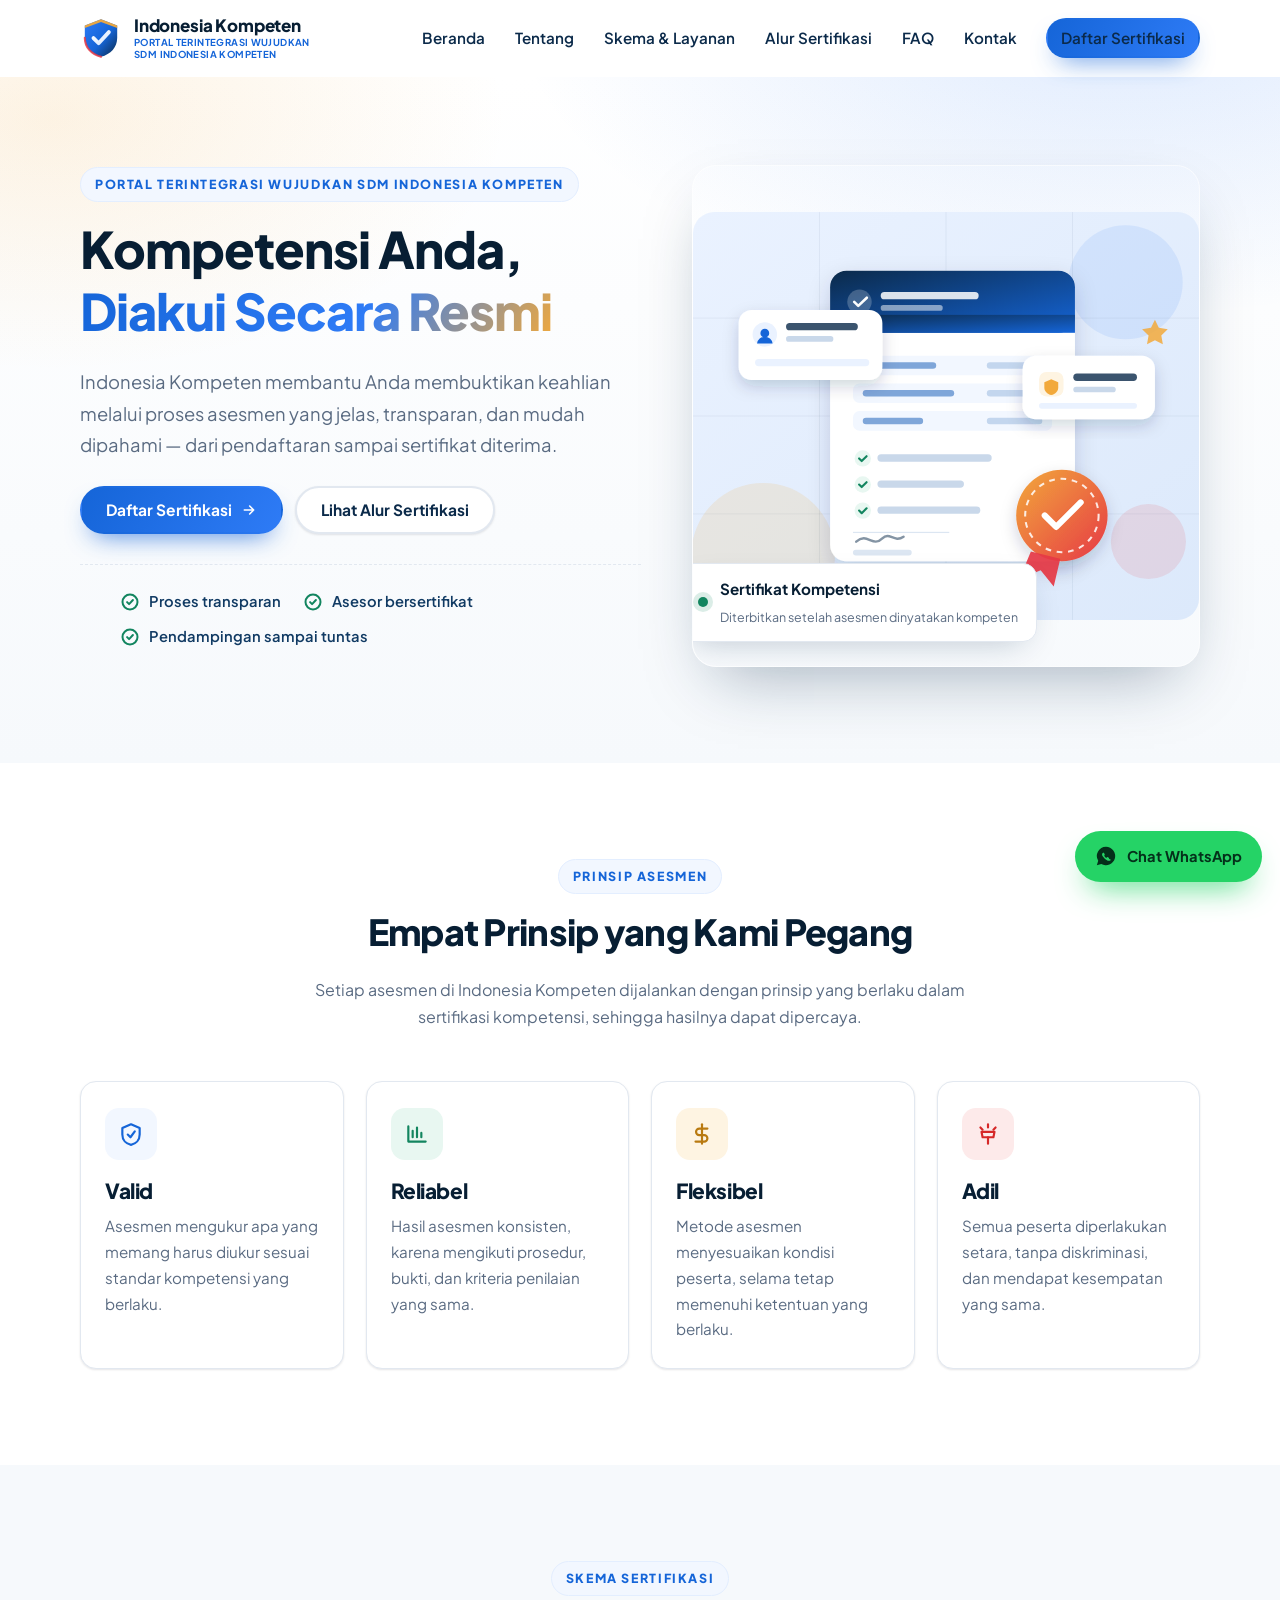
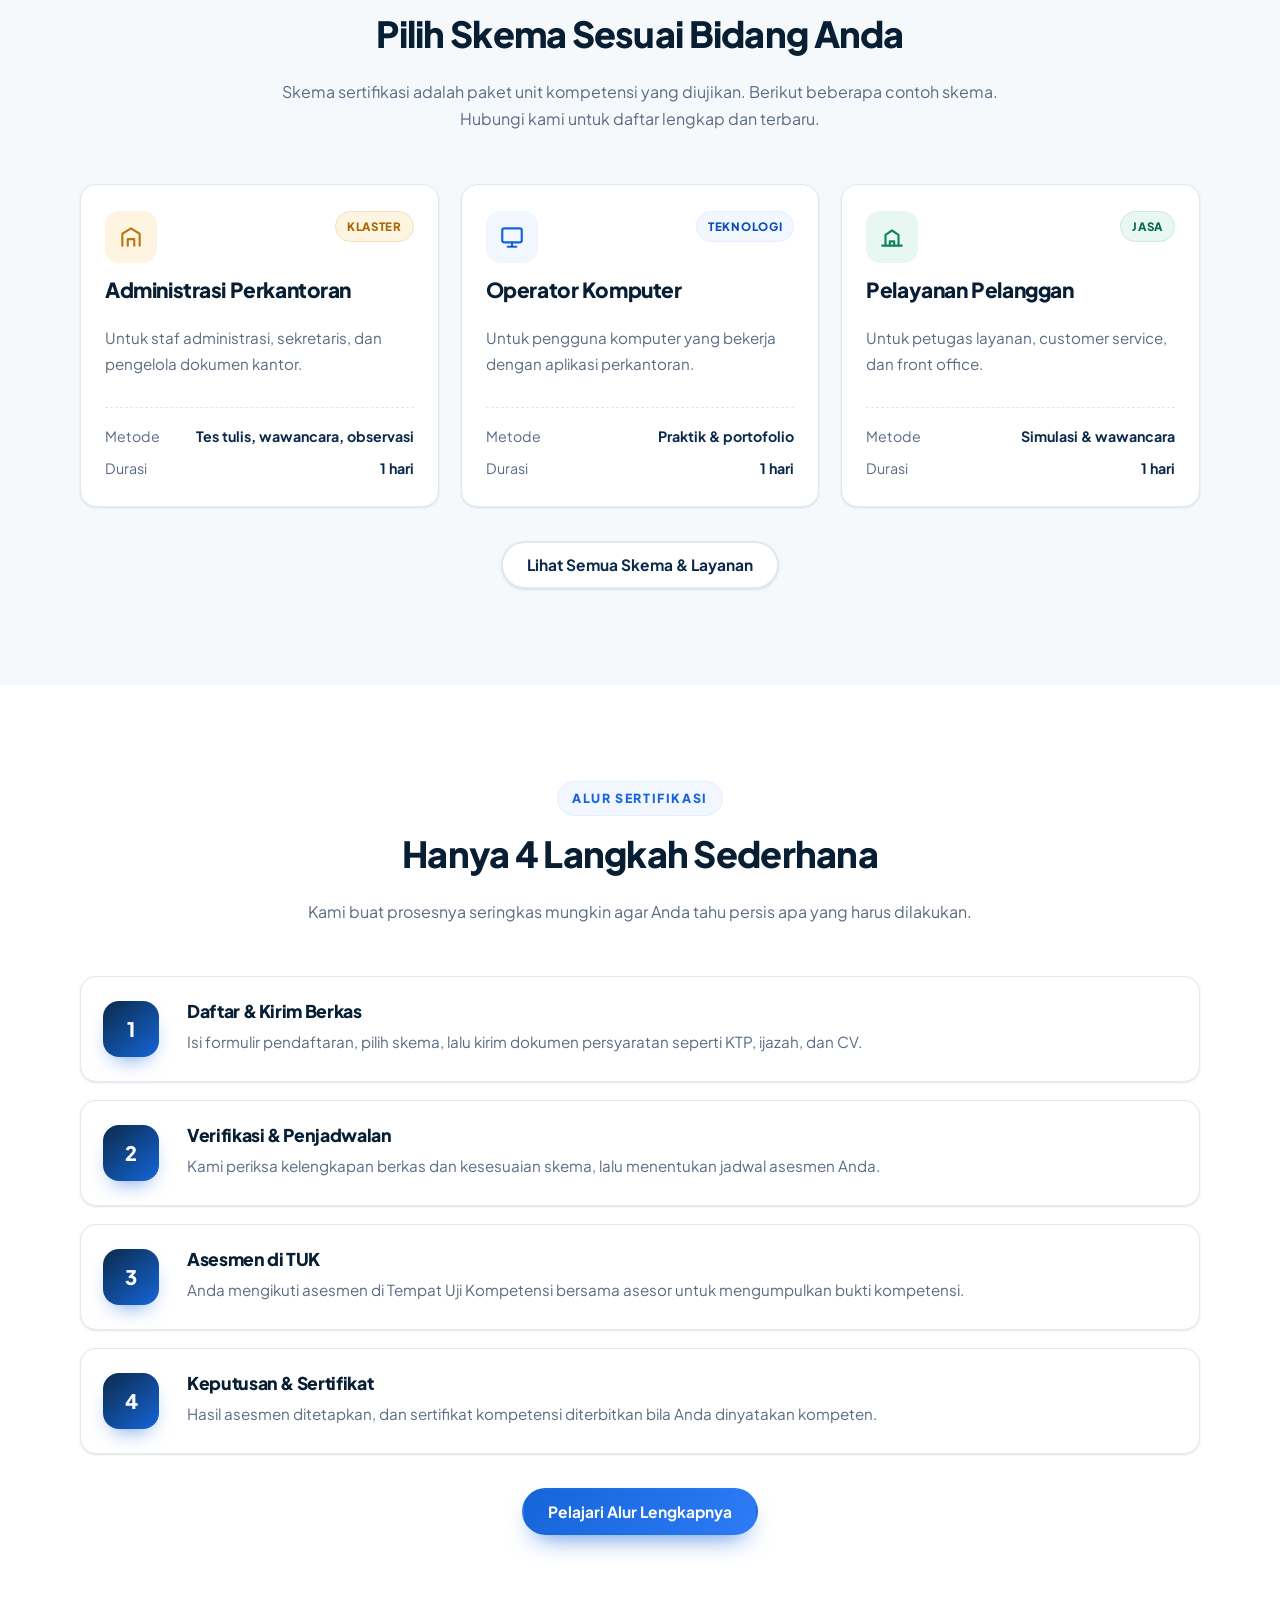
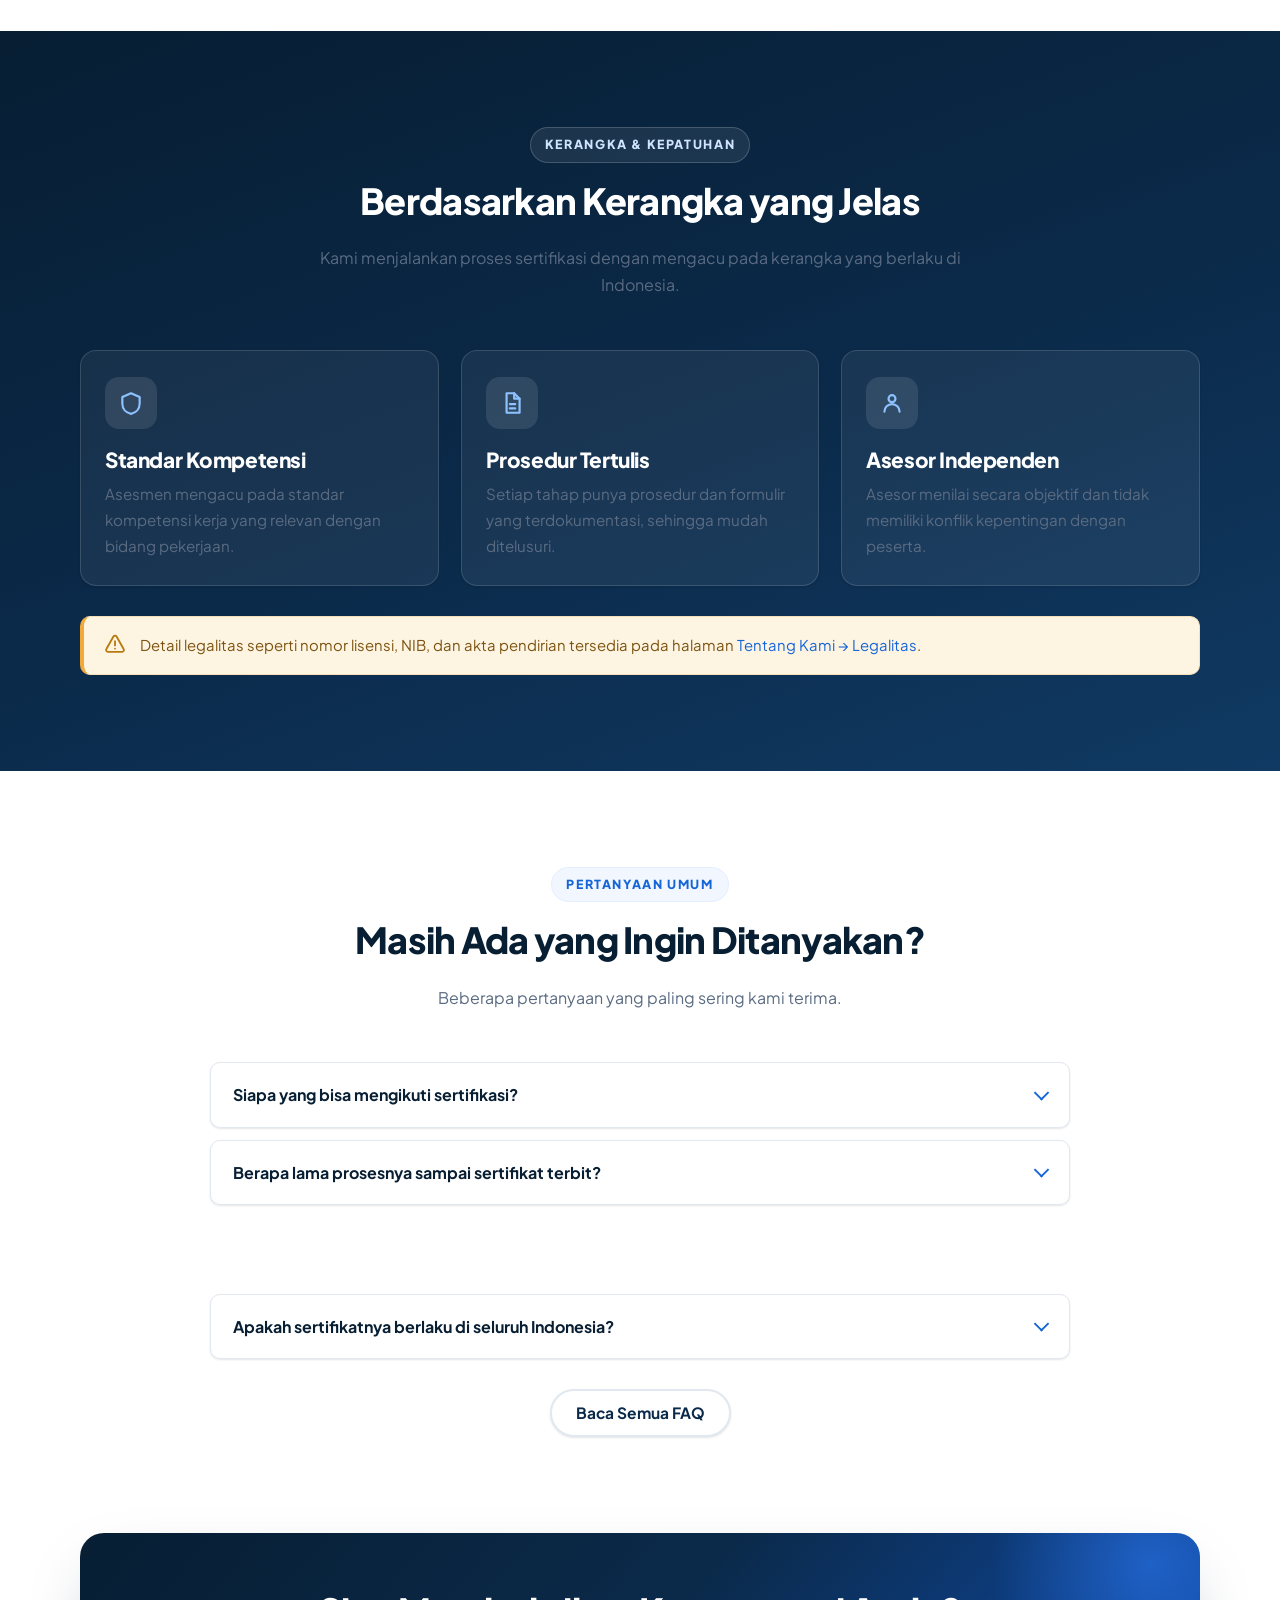
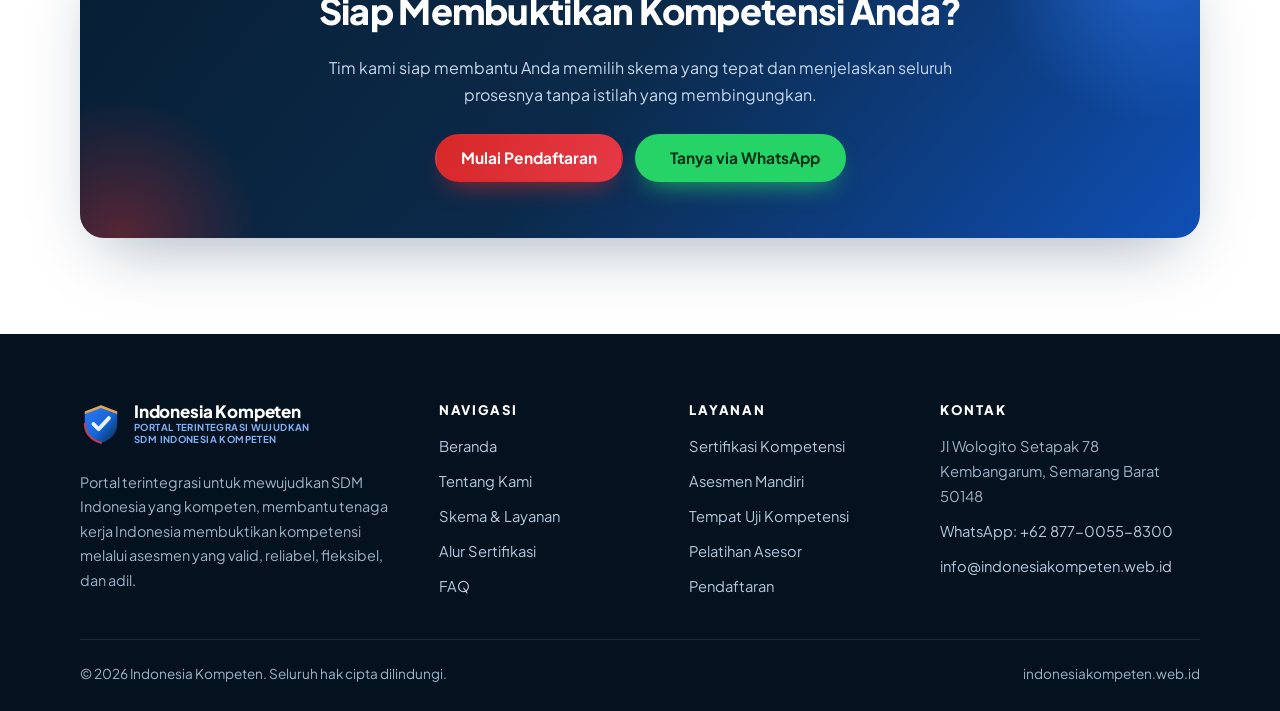
==== index.html @ 793910a5 "Rebranding: ganti Lembaga Sertifikasi Profesi menjadi Portal Terintegrasi Wujudkan SDM Indonesia Kom" ====
<!DOCTYPE html>
<html lang="id">
<head>
<meta charset="utf-8">
<meta name="viewport" content="width=device-width, initial-scale=1">

<title>Indonesia Kompeten — Portal Terintegrasi Wujudkan SDM Indonesia Kompeten</title>
<meta name="description" content="Indonesia Kompeten adalah portal terintegrasi untuk mewujudkan SDM Indonesia yang kompeten dan membantu tenaga kerja Indonesia mendapatkan sertifikat kompetensi melalui proses asesmen yang valid, reliabel, fleksibel, dan adil.">
<meta name="keywords" content="sertifikasi kompetensi, portal terintegrasi, SDM Indonesia kompeten, sertifikat profesi, asesmen kompetensi, uji kompetensi, Indonesia Kompeten">
<meta name="author" content="Indonesia Kompeten">
<link rel="canonical" href="https://indonesiakompeten.web.id/">
<meta name="theme-color" content="#0B2A4A">

<meta name="robots" content="index, follow">

<!-- Open Graph -->
<meta property="og:type" content="website">
<meta property="og:site_name" content="Indonesia Kompeten">
<meta property="og:locale" content="id_ID">
<meta property="og:title" content="Indonesia Kompeten — Portal Terintegrasi Wujudkan SDM Indonesia Kompeten">
<meta property="og:description" content="Buktikan kompetensi Anda dengan sertifikat yang diakui. Proses asesmen yang jelas, transparan, dan mudah dipahami.">
<meta property="og:url" content="https://indonesiakompeten.web.id/">
<meta name="twitter:card" content="summary_large_image">
<meta name="twitter:title" content="Indonesia Kompeten — Portal Terintegrasi Wujudkan SDM Indonesia Kompeten">
<meta name="twitter:description" content="Buktikan kompetensi Anda dengan sertifikat yang diakui. Proses asesmen yang jelas, transparan, dan mudah dipahami.">

<!-- Ikon -->
<link rel="icon" href="assets/img/favicon.svg" type="image/svg+xml">
<link rel="apple-touch-icon" href="assets/img/favicon.svg">

<!-- Font -->
<link rel="preconnect" href="https://fonts.googleapis.com">
<link rel="preconnect" href="https://fonts.gstatic.com" crossorigin>
<link href="https://fonts.googleapis.com/css2?family=Plus+Jakarta+Sans:wght@400;500;600;700;800&display=swap" rel="stylesheet">

<link rel="stylesheet" href="assets/css/style.css">

<!-- Data terstruktur untuk mesin pencari -->
<script type="application/ld+json">
{
  "@context": "https://schema.org",
  "@type": "Organization",
  "name": "Indonesia Kompeten",
  "alternateName": "Portal Terintegrasi Wujudkan SDM Indonesia Kompeten",
  "url": "https://indonesiakompeten.web.id/",
  "logo": "https://indonesiakompeten.web.id/assets/img/logo.svg",
  "description": "Portal terintegrasi untuk mewujudkan SDM Indonesia yang kompeten melalui asesmen dan sertifikasi kompetensi di Indonesia.",
  "email": "info@indonesiakompeten.web.id",
  "telephone": "+6287700558300",
  "address": {
    "@type": "PostalAddress",
    "streetAddress": "Jl Wologito Setapak 78, Kembangarum",
    "addressLocality": "Semarang Barat",
    "addressRegion": "Jawa Tengah",
    "postalCode": "50148",
    "addressCountry": "ID"
  }
}
</script>
</head>
<body>

<a class="skip-link" href="#main">Lewati ke konten utama</a>

<!-- ==================== HEADER ==================== -->
<header class="site-header" id="siteHeader">
  <div class="container header-inner">
    <a class="brand" href="./" aria-label="Indonesia Kompeten, kembali ke beranda">
      <img class="brand-mark" src="assets/img/logo.svg" alt="" width="42" height="42">
      <span class="brand-text">
        <strong>Indonesia Kompeten</strong>
        <small>Portal Terintegrasi Wujudkan SDM Indonesia Kompeten</small>
      </span>
    </a>

    <button class="nav-toggle" type="button" aria-expanded="false" aria-controls="siteNav" aria-label="Buka menu navigasi">
      <span></span>
    </button>

    <nav class="site-nav" id="siteNav" aria-label="Navigasi utama">
      <ul>
        <li><a href="./">Beranda</a></li>
        <li><a href="tentang.html">Tentang</a></li>
        <li><a href="layanan.html">Skema &amp; Layanan</a></li>
        <li><a href="alur.html">Alur Sertifikasi</a></li>
        <li><a href="faq.html">FAQ</a></li>
        <li><a href="kontak.html">Kontak</a></li>
      </ul>
      <div class="nav-cta">
        <a class="btn btn-primary btn-sm" href="kontak.html">Daftar Sertifikasi</a>
      </div>
    </nav>
  </div>
</header>

<main id="main">

  <!-- ==================== HERO ==================== -->
  <section class="hero">
    <div class="container hero-grid">
      <div class="reveal">
        <span class="eyebrow">Portal Terintegrasi Wujudkan SDM Indonesia Kompeten</span>
        <h1>Kompetensi Anda, <span class="hl">Diakui Secara Resmi</span></h1>
        <p class="lead">
          Indonesia Kompeten membantu Anda membuktikan keahlian melalui proses asesmen
          yang jelas, transparan, dan mudah dipahami — dari pendaftaran sampai
          sertifikat diterima.
        </p>

        <div class="btn-row">
          <a class="btn btn-primary" href="kontak.html">
            Daftar Sertifikasi
            <svg width="16" height="16" viewBox="0 0 24 24" fill="none" stroke="currentColor" stroke-width="2.4" stroke-linecap="round" stroke-linejoin="round" aria-hidden="true"><path d="M5 12h14M13 6l6 6-6 6"/></svg>
          </a>
          <a class="btn btn-ghost" href="alur.html">Lihat Alur Sertifikasi</a>
        </div>

        <ul class="hero-trust">
          <li>
            <svg class="check" viewBox="0 0 24 24" fill="none" stroke="currentColor" stroke-width="2.4" stroke-linecap="round" stroke-linejoin="round" aria-hidden="true"><circle cx="12" cy="12" r="9"/><path d="m8.5 12.2 2.4 2.4 4.6-5"/></svg>
            Proses transparan
          </li>
          <li>
            <svg class="check" viewBox="0 0 24 24" fill="none" stroke="currentColor" stroke-width="2.4" stroke-linecap="round" stroke-linejoin="round" aria-hidden="true"><circle cx="12" cy="12" r="9"/><path d="m8.5 12.2 2.4 2.4 4.6-5"/></svg>
            Asesor bersertifikat
          </li>
          <li>
            <svg class="check" viewBox="0 0 24 24" fill="none" stroke="currentColor" stroke-width="2.4" stroke-linecap="round" stroke-linejoin="round" aria-hidden="true"><circle cx="12" cy="12" r="9"/><path d="m8.5 12.2 2.4 2.4 4.6-5"/></svg>
            Pendampingan sampai tuntas
          </li>
        </ul>
      </div>

      <div class="hero-art reveal">
        <img src="assets/img/hero.svg" alt="Ilustrasi proses asesmen dan sertifikat kompetensi" width="620" height="500">
        <div class="hero-badge">
          <span class="dot" aria-hidden="true"></span>
          <span>
            <strong>Sertifikat Kompetensi</strong>
            <small>Diterbitkan setelah asesmen dinyatakan kompeten</small>
          </span>
        </div>
      </div>
    </div>
  </section>

  <!-- ==================== PRINSIP ASESMEN ==================== -->
  <section class="section" id="prinsip">
    <div class="container">
      <div class="section-head reveal">
        <span class="eyebrow">Prinsip Asesmen</span>
        <h2>Empat Prinsip yang Kami Pegang</h2>
        <p>
          Setiap asesmen di Indonesia Kompeten dijalankan dengan prinsip yang
          berlaku dalam sertifikasi kompetensi, sehingga hasilnya dapat dipercaya.
        </p>
      </div>

      <div class="grid grid--4">
        <article class="card reveal">
          <div class="card-icon">
            <svg viewBox="0 0 24 24" fill="none" stroke="currentColor" stroke-width="2" stroke-linecap="round" stroke-linejoin="round" aria-hidden="true"><path d="M9 12.5 11.5 15l4-5.5"/><path d="M12 3 4 6.5v6c0 5 3.4 8.6 8 9.5 4.6-.9 8-4.5 8-9.5v-6Z"/></svg>
          </div>
          <h3>Valid</h3>
          <p>Asesmen mengukur apa yang memang harus diukur sesuai standar kompetensi yang berlaku.</p>
        </article>

        <article class="card reveal">
          <div class="card-icon card-icon--green">
            <svg viewBox="0 0 24 24" fill="none" stroke="currentColor" stroke-width="2" stroke-linecap="round" stroke-linejoin="round" aria-hidden="true"><path d="M4 19V5m0 14h16"/><path d="M8 15V9m4 6V6m4 9v-4"/></svg>
          </div>
          <h3>Reliabel</h3>
          <p>Hasil asesmen konsisten, karena mengikuti prosedur, bukti, dan kriteria penilaian yang sama.</p>
        </article>

        <article class="card reveal">
          <div class="card-icon card-icon--gold">
            <svg viewBox="0 0 24 24" fill="none" stroke="currentColor" stroke-width="2" stroke-linecap="round" stroke-linejoin="round" aria-hidden="true"><path d="M12 3v18"/><path d="M17 7H9.5a3 3 0 0 0 0 6H14a3 3 0 0 1 0 6H6"/></svg>
          </div>
          <h3>Fleksibel</h3>
          <p>Metode asesmen menyesuaikan kondisi peserta, selama tetap memenuhi ketentuan yang berlaku.</p>
        </article>

        <article class="card reveal">
          <div class="card-icon card-icon--red">
            <svg viewBox="0 0 24 24" fill="none" stroke="currentColor" stroke-width="2" stroke-linecap="round" stroke-linejoin="round" aria-hidden="true"><path d="M12 3v3M5 6l2 2M19 6l-2 2"/><path d="M6 10h12l-1 5H7Z"/><path d="M12 15v6"/></svg>
          </div>
          <h3>Adil</h3>
          <p>Semua peserta diperlakukan setara, tanpa diskriminasi, dan mendapat kesempatan yang sama.</p>
        </article>
      </div>
    </div>
  </section>

  <!-- ==================== SKEMA POPULER ==================== -->
  <section class="section section--soft" id="skema">
    <div class="container">
      <div class="section-head reveal">
        <span class="eyebrow">Skema Sertifikasi</span>
        <h2>Pilih Skema Sesuai Bidang Anda</h2>
        <p>
          Skema sertifikasi adalah paket unit kompetensi yang diujikan. Berikut
          beberapa contoh skema. Hubungi kami untuk daftar lengkap dan terbaru.
        </p>
      </div>

      <div class="grid grid--3">
        <article class="card reveal">
          <div class="scheme">
            <div class="scheme-top">
              <div class="card-icon card-icon--gold" style="margin:0">
                <svg viewBox="0 0 24 24" fill="none" stroke="currentColor" stroke-width="2" stroke-linecap="round" stroke-linejoin="round" aria-hidden="true"><path d="M4 20V9l8-5 8 5v11"/><path d="M9 20v-6h6v6"/></svg>
              </div>
              <span class="tag tag--gold">Klaster</span>
            </div>
            <h3>Administrasi Perkantoran</h3>
            <p>Untuk staf administrasi, sekretaris, dan pengelola dokumen kantor.</p>
            <ul class="scheme-meta">
              <li><span>Metode</span><strong>Tes tulis, wawancara, observasi</strong></li>
              <li><span>Durasi</span><strong>1 hari</strong></li>
            </ul>
          </div>
        </article>

        <article class="card reveal">
          <div class="scheme">
            <div class="scheme-top">
              <div class="card-icon" style="margin:0">
                <svg viewBox="0 0 24 24" fill="none" stroke="currentColor" stroke-width="2" stroke-linecap="round" stroke-linejoin="round" aria-hidden="true"><rect x="3" y="4" width="18" height="13" rx="2"/><path d="M8 21h8M12 17v4"/></svg>
              </div>
              <span class="tag">Teknologi</span>
            </div>
            <h3>Operator Komputer</h3>
            <p>Untuk pengguna komputer yang bekerja dengan aplikasi perkantoran.</p>
            <ul class="scheme-meta">
              <li><span>Metode</span><strong>Praktik &amp; portofolio</strong></li>
              <li><span>Durasi</span><strong>1 hari</strong></li>
            </ul>
          </div>
        </article>

        <article class="card reveal">
          <div class="scheme">
            <div class="scheme-top">
              <div class="card-icon card-icon--green" style="margin:0">
                <svg viewBox="0 0 24 24" fill="none" stroke="currentColor" stroke-width="2" stroke-linecap="round" stroke-linejoin="round" aria-hidden="true"><path d="M3 20h18"/><path d="M6 20V10l6-4 6 4v10"/><path d="M10 20v-4h4v4"/></svg>
              </div>
              <span class="tag tag--green">Jasa</span>
            </div>
            <h3>Pelayanan Pelanggan</h3>
            <p>Untuk petugas layanan, customer service, dan front office.</p>
            <ul class="scheme-meta">
              <li><span>Metode</span><strong>Simulasi &amp; wawancara</strong></li>
              <li><span>Durasi</span><strong>1 hari</strong></li>
            </ul>
          </div>
        </article>
      </div>

      <div class="text-center" style="margin-top:34px">
        <a class="btn btn-ghost" href="layanan.html">Lihat Semua Skema &amp; Layanan</a>
      </div>
    </div>
  </section>

  <!-- ==================== ALUR SINGKAT ==================== -->
  <section class="section" id="alur">
    <div class="container">
      <div class="section-head reveal">
        <span class="eyebrow">Alur Sertifikasi</span>
        <h2>Hanya 4 Langkah Sederhana</h2>
        <p>Kami buat prosesnya seringkas mungkin agar Anda tahu persis apa yang harus dilakukan.</p>
      </div>

      <ol class="steps">
        <li class="step reveal">
          <span class="step-num" aria-hidden="true"></span>
          <div>
            <h3>Daftar &amp; Kirim Berkas</h3>
            <p>Isi formulir pendaftaran, pilih skema, lalu kirim dokumen persyaratan seperti KTP, ijazah, dan CV.</p>
          </div>
        </li>
        <li class="step reveal">
          <span class="step-num" aria-hidden="true"></span>
          <div>
            <h3>Verifikasi &amp; Penjadwalan</h3>
            <p>Kami periksa kelengkapan berkas dan kesesuaian skema, lalu menentukan jadwal asesmen Anda.</p>
          </div>
        </li>
        <li class="step reveal">
          <span class="step-num" aria-hidden="true"></span>
          <div>
            <h3>Asesmen di TUK</h3>
            <p>Anda mengikuti asesmen di Tempat Uji Kompetensi bersama asesor untuk mengumpulkan bukti kompetensi.</p>
          </div>
        </li>
        <li class="step reveal">
          <span class="step-num" aria-hidden="true"></span>
          <div>
            <h3>Keputusan &amp; Sertifikat</h3>
            <p>Hasil asesmen ditetapkan, dan sertifikat kompetensi diterbitkan bila Anda dinyatakan kompeten.</p>
          </div>
        </li>
      </ol>

      <div class="text-center" style="margin-top:34px">
        <a class="btn btn-primary" href="alur.html">Pelajari Alur Lengkapnya</a>
      </div>
    </div>
  </section>

  <!-- ==================== KERANGKA & KEPATUHAN ==================== -->
  <section class="section section--dark" id="kerangka">
    <div class="container">
      <div class="section-head reveal">
        <span class="eyebrow">Kerangka &amp; Kepatuhan</span>
        <h2>Berdasarkan Kerangka yang Jelas</h2>
        <p>Kami menjalankan proses sertifikasi dengan mengacu pada kerangka yang berlaku di Indonesia.</p>
      </div>

      <div class="grid grid--3">
        <article class="card reveal" style="background:rgba(255,255,255,.06);border-color:rgba(255,255,255,.14)">
          <div class="card-icon" style="background:rgba(255,255,255,.1);color:#8ec2ff">
            <svg viewBox="0 0 24 24" fill="none" stroke="currentColor" stroke-width="2" stroke-linecap="round" stroke-linejoin="round" aria-hidden="true"><path d="M12 3 4 6.5v6c0 5 3.4 8.6 8 9.5 4.6-.9 8-4.5 8-9.5v-6Z"/></svg>
          </div>
          <h3>Standar Kompetensi</h3>
          <p>Asesmen mengacu pada standar kompetensi kerja yang relevan dengan bidang pekerjaan.</p>
        </article>

        <article class="card reveal" style="background:rgba(255,255,255,.06);border-color:rgba(255,255,255,.14)">
          <div class="card-icon" style="background:rgba(255,255,255,.1);color:#8ec2ff">
            <svg viewBox="0 0 24 24" fill="none" stroke="currentColor" stroke-width="2" stroke-linecap="round" stroke-linejoin="round" aria-hidden="true"><path d="M7 3h7l5 5v13H7Z"/><path d="M14 3v5h5"/><path d="M10 13h5M10 17h5"/></svg>
          </div>
          <h3>Prosedur Tertulis</h3>
          <p>Setiap tahap punya prosedur dan formulir yang terdokumentasi, sehingga mudah ditelusuri.</p>
        </article>

        <article class="card reveal" style="background:rgba(255,255,255,.06);border-color:rgba(255,255,255,.14)">
          <div class="card-icon" style="background:rgba(255,255,255,.1);color:#8ec2ff">
            <svg viewBox="0 0 24 24" fill="none" stroke="currentColor" stroke-width="2" stroke-linecap="round" stroke-linejoin="round" aria-hidden="true"><circle cx="12" cy="8" r="3.2"/><path d="M5 20a7 7 0 0 1 14 0"/></svg>
          </div>
          <h3>Asesor Independen</h3>
          <p>Asesor menilai secara objektif dan tidak memiliki konflik kepentingan dengan peserta.</p>
        </article>
      </div>

      <div class="note note--warn reveal" style="margin-top:30px">
        <svg viewBox="0 0 24 24" fill="none" stroke="currentColor" stroke-width="2" stroke-linecap="round" stroke-linejoin="round" aria-hidden="true"><path d="M12 9v4.5M12 17h.01"/><path d="M10.3 3.9 2.6 17.4A2 2 0 0 0 4.3 20.5h15.4a2 2 0 0 0 1.7-3.1L13.7 3.9a2 2 0 0 0-3.4 0Z"/></svg>
        <p>
          Detail legalitas seperti nomor lisensi, NIB, dan akta pendirian tersedia pada
          halaman <a href="tentang.html#legalitas">Tentang Kami → Legalitas</a>.
        </p>
      </div>
    </div>
  </section>

  <!-- ==================== FAQ SINGKAT ==================== -->
  <section class="section" id="faq">
    <div class="container">
      <div class="section-head reveal">
        <span class="eyebrow">Pertanyaan Umum</span>
        <h2>Masih Ada yang Ingin Ditanyakan?</h2>
        <p>Beberapa pertanyaan yang paling sering kami terima.</p>
      </div>

      <div class="faq">
        <details class="reveal">
          <summary>Siapa yang bisa mengikuti sertifikasi?</summary>
          <div class="faq-body">
            <p>
              Siapa pun yang sudah memiliki pengalaman atau keahlian di bidang skema
              yang dipilih dapat mendaftar — baik pekerja, pencari kerja, mahasiswa,
              maupun pelaku usaha. Persyaratan khusus mengikuti skema yang diambil.
            </p>
          </div>
        </details>

        <details class="reveal">
          <summary>Berapa lama prosesnya sampai sertifikat terbit?</summary>
          <div class="faq-body">
            <p>
              Umumnya berkisar beberapa hari sampai beberapa minggu setelah asesmen,
              tergantung kelengkapan berkas dan jadwal asesor. Kami akan memberi tahu
              perkiraan waktu sejak awal pendaftaran.
            </p>
          </div>
        </details>

        <details class="reveal">
          <summary>Apa yang terjadi jika saya dinyatakan belum kompeten?</summary>
          <div class="faq-body">
            <p>
              Anda akan menerima umpan balik tentang unit kompetensi yang belum
              terpenuhi, dan dapat mengikuti asesmen ulang pada unit tersebut.
            </p>
          </div>
        </details>

        <details class="reveal">
          <summary>Apakah sertifikatnya berlaku di seluruh Indonesia?</summary>
          <div class="faq-body">
            <p>
              Sertifikat kompetensi yang diterbitkan Indonesia Kompeten digunakan
              sebagai bukti pengakuan kompetensi dan berlaku secara nasional
              sesuai ketentuan yang berlaku.
            </p>
          </div>
        </details>
      </div>

      <div class="text-center" style="margin-top:30px">
        <a class="btn btn-ghost" href="faq.html">Baca Semua FAQ</a>
      </div>
    </div>
  </section>

  <!-- ==================== CTA ==================== -->
  <section class="section" style="padding-top:0">
    <div class="container">
      <div class="cta reveal">
        <h2>Siap Membuktikan Kompetensi Anda?</h2>
        <p>
          Tim kami siap membantu Anda memilih skema yang tepat dan menjelaskan
          seluruh prosesnya tanpa istilah yang membingungkan.
        </p>
        <div class="btn-row">
          <a class="btn btn-accent" href="kontak.html">Mulai Pendaftaran</a>
          <a class="btn btn-wa" data-wa="Halo Indonesia Kompeten, saya ingin bertanya tentang proses sertifikasi kompetensi." href="https://wa.me/6287700558300">
            <svg viewBox="0 0 24 24" fill="currentColor" aria-hidden="true"><path d="M12 2a10 10 0 0 0-8.5 15.2L2 22l4.9-1.4A10 10 0 1 0 12 2Zm5.3 14c-.2.6-1.2 1.2-1.7 1.2-.5.1-1 .1-1.7-.1a12 12 0 0 1-5.5-4.8c-.4-.7-.7-1.4-.7-2 0-.7.4-1.3.8-1.6.2-.2.4-.2.6-.2h.4c.2 0 .3.1.5.5l.6 1.4c.1.2.1.3 0 .5l-.3.4c-.1.2-.3.3-.1.6.5.8 1 1.4 1.7 1.9.3.2.5.3.7.1l.5-.6c.2-.2.3-.2.5-.1l1.4.7c.2.1.3.2.3.3v.8Z"/></svg>
            Tanya via WhatsApp
          </a>
        </div>
      </div>
    </div>
  </section>

</main>

<!-- ==================== FOOTER ==================== -->
<footer class="site-footer">
  <div class="container">
    <div class="footer-grid">
      <div class="footer-brand">
        <a class="brand" href="./" aria-label="Indonesia Kompeten, kembali ke beranda">
          <img class="brand-mark" src="assets/img/logo.svg" alt="" width="42" height="42">
          <span class="brand-text">
            <strong>Indonesia Kompeten</strong>
            <small>Portal Terintegrasi Wujudkan SDM Indonesia Kompeten</small>
          </span>
        </a>
        <p>
          Portal terintegrasi untuk mewujudkan SDM Indonesia yang kompeten, membantu
          tenaga kerja Indonesia membuktikan kompetensi melalui asesmen yang valid,
          reliabel, fleksibel, dan adil.
        </p>
      </div>

      <div>
        <h4>Navigasi</h4>
        <ul>
          <li><a href="./">Beranda</a></li>
          <li><a href="tentang.html">Tentang Kami</a></li>
          <li><a href="layanan.html">Skema &amp; Layanan</a></li>
          <li><a href="alur.html">Alur Sertifikasi</a></li>
          <li><a href="faq.html">FAQ</a></li>
        </ul>
      </div>

      <div>
        <h4>Layanan</h4>
        <ul>
          <li><a href="layanan.html#skema">Sertifikasi Kompetensi</a></li>
          <li><a href="layanan.html#asesmen-mandiri">Asesmen Mandiri</a></li>
          <li><a href="layanan.html#tuk">Tempat Uji Kompetensi</a></li>
          <li><a href="layanan.html#asesor">Pelatihan Asesor</a></li>
          <li><a href="kontak.html">Pendaftaran</a></li>
        </ul>
      </div>

      <div>
        <h4>Kontak</h4>
        <ul>
          <li>Jl Wologito Setapak 78<br>Kembangarum, Semarang Barat 50148</li>
          <li><a data-wa href="https://wa.me/6287700558300">WhatsApp: +62 877-0055-8300</a></li>
          <li><a data-mailto="Pertanyaan Sertifikasi" href="mailto:info@indonesiakompeten.web.id">info@indonesiakompeten.web.id</a></li>
        </ul>
      </div>
    </div>

    <div class="footer-bottom">
      <p>© <span data-year>2026</span> Indonesia Kompeten. Seluruh hak cipta dilindungi.</p>
      <p>indonesiakompeten.web.id</p>
    </div>
  </div>
</footer>

<!-- Elemen mengambang -->
<button class="to-top" type="button" aria-label="Kembali ke atas">
  <svg viewBox="0 0 24 24" fill="none" stroke="currentColor" stroke-width="2.2" stroke-linecap="round" stroke-linejoin="round" aria-hidden="true"><path d="M12 19V5M6 11l6-6 6 6"/></svg>
</button>

<a class="wa-float" data-wa="Halo Indonesia Kompeten, saya ingin bertanya tentang sertifikasi kompetensi." href="https://wa.me/6287700558300" aria-label="Hubungi kami melalui WhatsApp">
  <svg viewBox="0 0 24 24" fill="currentColor" aria-hidden="true"><path d="M12 2a10 10 0 0 0-8.5 15.2L2 22l4.9-1.4A10 10 0 1 0 12 2Zm5.3 14c-.2.6-1.2 1.2-1.7 1.2-.5.1-1 .1-1.7-.1a12 12 0 0 1-5.5-4.8c-.4-.7-.7-1.4-.7-2 0-.7.4-1.3.8-1.6.2-.2.4-.2.6-.2h.4c.2 0 .3.1.5.5l.6 1.4c.1.2.1.3 0 .5l-.3.4c-.1.2-.3.3-.1.6.5.8 1 1.4 1.7 1.9.3.2.5.3.7.1l.5-.6c.2-.2.3-.2.5-.1l1.4.7c.2.1.3.2.3.3v.8Z"/></svg>
  <span>Chat WhatsApp</span>
</a>

<script src="assets/js/main.js"></script>
</body>
</html>
---- assets/css/style.css ----
/* =========================================================
   Indonesia Kompeten — Stylesheet Utama
   ---------------------------------------------------------
   Daftar isi:
   1.  Variabel & Reset
   2.  Tipografi & Utilitas
   3.  Tombol
   4.  Header & Navigasi
   5.  Hero
   6.  Kartu & Grid
   7.  Alur / Langkah
   8.  Statistik
   9.  FAQ (Accordion)
   10. CTA
   11. Kontak & Formulir
   12. Footer
   13. Elemen Mengambang
   14. Animasi
   15. Responsif
   ========================================================= */

/* ---------- 1. Variabel & Reset ---------- */
:root {
  --navy-950: #04121f;
  --navy-900: #071e33;
  --navy-800: #0b2a4a;
  --navy-700: #103a63;
  --blue-700: #0f4fb5;
  --blue-600: #1565d8;
  --blue-500: #2e7bf6;
  --blue-100: #e3eeff;
  --blue-50: #f2f7ff;

  --red-600: #d62828;
  --red-500: #e63946;
  --gold-500: #f2a93b;
  --green-600: #12855f;
  --green-50: #e8f7f1;

  --ink: #0f172a;
  --muted: #5a6b82;
  --line: #e2e8f0;
  --bg: #ffffff;
  --bg-soft: #f6f9fc;

  --radius-sm: 10px;
  --radius: 16px;
  --radius-lg: 24px;

  --shadow-sm: 0 1px 2px rgba(15, 23, 42, .06), 0 1px 3px rgba(15, 23, 42, .05);
  --shadow: 0 12px 34px -14px rgba(11, 42, 74, .28);
  --shadow-lg: 0 28px 64px -24px rgba(11, 42, 74, .38);

  --container: 1160px;
  --header-h: 76px;

  --font: "Plus Jakarta Sans", -apple-system, BlinkMacSystemFont, "Segoe UI",
    Roboto, "Helvetica Neue", Arial, sans-serif;
}

*,
*::before,
*::after {
  box-sizing: border-box;
}

html {
  -webkit-text-size-adjust: 100%;
  scroll-behavior: smooth;
  scroll-padding-top: calc(var(--header-h) + 16px);
}

body {
  margin: 0;
  font-family: var(--font);
  font-size: 16px;
  line-height: 1.7;
  color: var(--ink);
  background: var(--bg);
  -webkit-font-smoothing: antialiased;
  -moz-osx-font-smoothing: grayscale;
  overflow-x: hidden;
}

img,
svg {
  max-width: 100%;
  display: block;
}

a {
  color: var(--blue-600);
  text-decoration: none;
}

a:hover {
  text-decoration: underline;
}

:focus-visible {
  outline: 3px solid var(--gold-500);
  outline-offset: 3px;
  border-radius: 6px;
}

/* ---------- 2. Tipografi & Utilitas ---------- */
h1, h2, h3, h4 {
  margin: 0 0 .6em;
  line-height: 1.22;
  color: var(--navy-900);
  font-weight: 800;
  letter-spacing: -.02em;
}

h1 { font-size: clamp(2rem, 4.4vw, 3.15rem); }
h2 { font-size: clamp(1.55rem, 3vw, 2.25rem); }
h3 { font-size: clamp(1.12rem, 1.7vw, 1.3rem); }
h4 { font-size: 1.05rem; }

p { margin: 0 0 1rem; }

.lead {
  font-size: clamp(1.02rem, 1.5vw, 1.15rem);
  color: var(--muted);
  max-width: 62ch;
}

.container {
  width: 100%;
  max-width: var(--container);
  margin-inline: auto;
  padding-inline: 20px;
}

.section {
  padding: clamp(56px, 8vw, 96px) 0;
}

.section--soft {
  background: var(--bg-soft);
}

.section--dark {
  background: linear-gradient(160deg, var(--navy-900), var(--navy-800) 55%, var(--navy-700));
  color: #dbe7f5;
}

.section--dark h2,
.section--dark h3 {
  color: #fff;
}

.section--dark .lead {
  color: #b9cbe0;
}

.section-head {
  max-width: 720px;
  margin: 0 auto clamp(32px, 4vw, 56px);
  text-align: center;
}

.section-head p {
  margin-bottom: 0;
  color: var(--muted);
}

.eyebrow {
  display: inline-block;
  font-size: .78rem;
  font-weight: 800;
  letter-spacing: .13em;
  text-transform: uppercase;
  color: var(--blue-600);
  background: var(--blue-50);
  border: 1px solid var(--blue-100);
  padding: 6px 14px;
  border-radius: 999px;
  margin-bottom: 16px;
}

.section--dark .eyebrow {
  color: #cfe4ff;
  background: rgba(255, 255, 255, .08);
  border-color: rgba(255, 255, 255, .18);
}

.text-center { text-align: center; }

.grid {
  display: grid;
  gap: 22px;
}

.grid--2 { grid-template-columns: repeat(auto-fit, minmax(280px, 1fr)); }
.grid--3 { grid-template-columns: repeat(auto-fit, minmax(272px, 1fr)); }
.grid--4 { grid-template-columns: repeat(auto-fit, minmax(215px, 1fr)); }

.sr-only {
  position: absolute;
  width: 1px; height: 1px;
  padding: 0; margin: -1px;
  overflow: hidden;
  clip: rect(0 0 0 0);
  white-space: nowrap;
  border: 0;
}

.skip-link {
  position: absolute;
  left: 12px;
  top: -60px;
  z-index: 200;
  background: var(--navy-900);
  color: #fff;
  padding: 10px 18px;
  border-radius: 0 0 10px 10px;
  transition: top .2s ease;
}

.skip-link:focus {
  top: 0;
  text-decoration: none;
}

/* ---------- 3. Tombol ---------- */
.btn {
  display: inline-flex;
  align-items: center;
  justify-content: center;
  gap: 9px;
  font: inherit;
  font-weight: 700;
  font-size: .97rem;
  line-height: 1;
  padding: 14px 24px;
  border-radius: 999px;
  border: 2px solid transparent;
  cursor: pointer;
  transition: transform .18s ease, box-shadow .18s ease, background .18s ease,
    color .18s ease, border-color .18s ease;
  text-decoration: none;
  white-space: nowrap;
}

.btn:hover { text-decoration: none; transform: translateY(-2px); }
.btn:active { transform: translateY(0); }

.btn-primary {
  background: linear-gradient(120deg, var(--blue-600), var(--blue-500));
  color: #fff;
  box-shadow: 0 12px 26px -12px rgba(21, 101, 216, .85);
}

.btn-primary:hover { box-shadow: 0 18px 34px -14px rgba(21, 101, 216, .95); }

.btn-accent {
  background: linear-gradient(120deg, var(--red-600), var(--red-500));
  color: #fff;
  box-shadow: 0 12px 26px -12px rgba(214, 40, 40, .8);
}

.btn-ghost {
  background: #fff;
  color: var(--navy-800);
  border-color: var(--line);
  box-shadow: var(--shadow-sm);
}

.btn-ghost:hover { border-color: var(--blue-500); color: var(--blue-600); }

.btn-outline-light {
  background: transparent;
  color: #fff;
  border-color: rgba(255, 255, 255, .45);
}

.btn-outline-light:hover { background: rgba(255, 255, 255, .12); }

.btn-wa {
  background: #25d366;
  color: #04301a;
  box-shadow: 0 12px 26px -12px rgba(37, 211, 102, .9);
}

.btn-sm { padding: 11px 18px; font-size: .9rem; }

.btn-row {
  display: flex;
  flex-wrap: wrap;
  gap: 12px;
}

/* ---------- 4. Header & Navigasi ---------- */
.site-header {
  position: sticky;
  top: 0;
  z-index: 100;
  background: rgba(255, 255, 255, .88);
  backdrop-filter: saturate(180%) blur(12px);
  -webkit-backdrop-filter: saturate(180%) blur(12px);
  border-bottom: 1px solid transparent;
  transition: border-color .2s ease, box-shadow .2s ease;
}

.site-header.is-scrolled {
  border-bottom-color: var(--line);
  box-shadow: 0 6px 22px -18px rgba(11, 42, 74, .6);
}

.header-inner {
  display: flex;
  align-items: center;
  justify-content: space-between;
  gap: 18px;
  min-height: var(--header-h);
}

.brand {
  display: inline-flex;
  align-items: center;
  gap: 12px;
  text-decoration: none;
  flex-shrink: 0;
}

.brand:hover { text-decoration: none; }
.brand-mark { width: 42px; height: 42px; flex-shrink: 0; }

.brand-text { display: flex; flex-direction: column; line-height: 1.15; }

.brand-text strong {
  font-size: 1.06rem;
  font-weight: 800;
  color: var(--navy-900);
  letter-spacing: -.01em;
}

.brand-text small {
  font-size: .6rem;
  font-weight: 700;
  letter-spacing: .04em;
  text-transform: uppercase;
  color: var(--blue-600);
  max-width: 27ch;
  line-height: 1.25;
}

.site-nav {
  display: flex;
  align-items: center;
  gap: 8px;
}

.site-nav ul {
  display: flex;
  align-items: center;
  gap: 4px;
  list-style: none;
  margin: 0;
  padding: 0;
}

.site-nav a {
  display: block;
  padding: 10px 13px;
  font-size: .95rem;
  font-weight: 600;
  color: var(--navy-800);
  border-radius: 999px;
  transition: background .16s ease, color .16s ease;
}

.site-nav a:hover {
  background: var(--blue-50);
  color: var(--blue-600);
  text-decoration: none;
}

.site-nav a[aria-current="page"] {
  color: var(--blue-600);
  background: var(--blue-50);
}

.nav-cta { margin-left: 8px; }

.nav-toggle {
  display: none;
  width: 46px;
  height: 46px;
  border: 1px solid var(--line);
  background: #fff;
  border-radius: 12px;
  cursor: pointer;
  position: relative;
}

.nav-toggle span,
.nav-toggle::before,
.nav-toggle::after {
  content: "";
  position: absolute;
  left: 50%;
  width: 20px;
  height: 2px;
  background: var(--navy-800);
  border-radius: 2px;
  transform: translateX(-50%);
  transition: transform .22s ease, opacity .22s ease;
}

.nav-toggle::before { top: 16px; }
.nav-toggle span { top: 22px; }
.nav-toggle::after { top: 28px; }

.nav-toggle[aria-expanded="true"]::before { transform: translateX(-50%) translateY(6px) rotate(45deg); }
.nav-toggle[aria-expanded="true"] span { opacity: 0; }
.nav-toggle[aria-expanded="true"]::after { transform: translateX(-50%) translateY(-6px) rotate(-45deg); }

/* ---------- 5. Hero ---------- */
.hero {
  position: relative;
  overflow: hidden;
  padding: clamp(48px, 7vw, 88px) 0 clamp(56px, 8vw, 96px);
  background:
    radial-gradient(1000px 520px at 88% -12%, rgba(46, 123, 246, .16), transparent 62%),
    radial-gradient(760px 420px at 4% 6%, rgba(242, 169, 59, .14), transparent 60%),
    linear-gradient(180deg, #ffffff, var(--bg-soft));
}

.hero-grid {
  display: grid;
  grid-template-columns: 1.05fr .95fr;
  gap: clamp(28px, 4vw, 56px);
  align-items: center;
}

.hero h1 { margin-bottom: .5em; }

.hero h1 .hl {
  background: linear-gradient(120deg, var(--blue-600), var(--blue-500) 60%, var(--gold-500));
  -webkit-background-clip: text;
  background-clip: text;
  color: transparent;
}

.hero .lead { margin-bottom: 26px; }

.hero-trust {
  display: flex;
  flex-wrap: wrap;
  gap: 10px 22px;
  margin-top: 30px;
  padding-top: 24px;
  border-top: 1px dashed var(--line);
  list-style: none;
}

.hero-trust li {
  display: flex;
  align-items: center;
  gap: 9px;
  font-size: .92rem;
  font-weight: 600;
  color: var(--navy-700);
}

.check {
  width: 20px; height: 20px;
  flex-shrink: 0;
  color: var(--green-600);
}

.hero-art {
  position: relative;
  border-radius: var(--radius-lg);
  overflow: hidden;
  box-shadow: var(--shadow-lg);
  border: 1px solid rgba(255, 255, 255, .6);
}

.hero-art svg { width: 100%; height: auto; display: block; }

/* Kartu mengapung di atas hero-art */
.hero-badge {
  position: absolute;
  left: -14px;
  bottom: 24px;
  display: flex;
  align-items: center;
  gap: 12px;
  background: #fff;
  border-radius: 14px;
  padding: 12px 18px;
  box-shadow: var(--shadow);
  border: 1px solid var(--line);
}

.hero-badge .dot {
  width: 10px; height: 10px;
  border-radius: 50%;
  background: var(--green-600);
  box-shadow: 0 0 0 5px rgba(18, 133, 95, .15);
}

.hero-badge strong { display: block; font-size: .95rem; color: var(--navy-900); }
.hero-badge small { color: var(--muted); font-size: .78rem; }

/* ---------- 6. Kartu & Grid ---------- */
.card {
  background: #fff;
  border: 1px solid var(--line);
  border-radius: var(--radius);
  padding: 26px 24px;
  box-shadow: var(--shadow-sm);
  transition: transform .22s ease, box-shadow .22s ease, border-color .22s ease;
  height: 100%;
}

.card:hover {
  transform: translateY(-5px);
  box-shadow: var(--shadow);
  border-color: var(--blue-100);
}

.card h3 { margin-bottom: .45em; }
.card p:last-child { margin-bottom: 0; }
.card p { color: var(--muted); font-size: .95rem; }

.card-icon {
  width: 52px; height: 52px;
  display: grid;
  place-items: center;
  border-radius: 14px;
  background: var(--blue-50);
  color: var(--blue-600);
  margin-bottom: 18px;
}

.card-icon svg { width: 26px; height: 26px; }

.card-icon--red { background: #fdeaea; color: var(--red-600); }
.card-icon--gold { background: #fef4e2; color: #b97a10; }
.card-icon--green { background: var(--green-50); color: var(--green-600); }

.card-list {
  list-style: none;
  margin: 16px 0 0;
  padding: 0;
  display: grid;
  gap: 9px;
}

.card-list li {
  position: relative;
  padding-left: 24px;
  font-size: .92rem;
  color: var(--muted);
}

.card-list li::before {
  content: "";
  position: absolute;
  left: 0; top: .55em;
  width: 8px; height: 8px;
  border-radius: 50%;
  background: var(--blue-500);
}

/* Skema sertifikasi */
.scheme {
  display: flex;
  flex-direction: column;
  gap: 14px;
}

.scheme-top {
  display: flex;
  align-items: flex-start;
  justify-content: space-between;
  gap: 14px;
}

.tag {
  display: inline-block;
  font-size: .72rem;
  font-weight: 800;
  letter-spacing: .06em;
  text-transform: uppercase;
  padding: 5px 11px;
  border-radius: 999px;
  background: var(--blue-50);
  color: var(--blue-700);
  border: 1px solid var(--blue-100);
  white-space: nowrap;
}

.tag--gold { background: #fef4e2; color: #a86a00; border-color: #f7e0b8; }
.tag--green { background: var(--green-50); color: #0d6b4c; border-color: #c8ebdd; }
.tag--red { background: #fdeaea; color: #a51f1f; border-color: #f7cfcf; }

.scheme-meta {
  list-style: none;
  margin: 0;
  padding: 16px 0 0;
  border-top: 1px dashed var(--line);
  display: grid;
  gap: 8px;
}

.scheme-meta li {
  display: flex;
  justify-content: space-between;
  gap: 12px;
  font-size: .89rem;
}

.scheme-meta span { color: var(--muted); }
.scheme-meta strong { color: var(--navy-800); font-weight: 700; text-align: right; }

/* Dua kolom teks + visual */
.split {
  display: grid;
  grid-template-columns: 1fr 1fr;
  gap: clamp(28px, 4vw, 56px);
  align-items: center;
}

.note {
  display: flex;
  gap: 14px;
  background: var(--blue-50);
  border: 1px solid var(--blue-100);
  border-left: 4px solid var(--blue-500);
  border-radius: var(--radius-sm);
  padding: 16px 20px;
  font-size: .93rem;
  color: var(--navy-700);
}

.note svg { width: 22px; height: 22px; flex-shrink: 0; color: var(--blue-600); }
.note p { margin: 0; color: inherit; }

.note--warn {
  background: #fef4e2;
  border-color: #f7e0b8;
  border-left-color: var(--gold-500);
  color: #7c5310;
}
.note--warn svg { color: #b97a10; }

/* ---------- 7. Alur / Langkah ---------- */
.steps {
  counter-reset: step;
  display: grid;
  gap: 18px;
  list-style: none;
  margin: 0;
  padding: 0;
}

.step {
  position: relative;
  display: grid;
  grid-template-columns: 64px 1fr;
  gap: 20px;
  align-items: start;
  background: #fff;
  border: 1px solid var(--line);
  border-radius: var(--radius);
  padding: 24px 26px 24px 22px;
  box-shadow: var(--shadow-sm);
  transition: box-shadow .22s ease, transform .22s ease;
}

.step:hover { box-shadow: var(--shadow); transform: translateX(4px); }

.step-num {
  counter-increment: step;
  width: 56px; height: 56px;
  border-radius: 16px;
  display: grid;
  place-items: center;
  font-weight: 800;
  font-size: 1.25rem;
  color: #fff;
  background: linear-gradient(140deg, var(--navy-800), var(--blue-600));
  box-shadow: 0 10px 22px -12px rgba(21, 101, 216, .9);
}

.step-num::before { content: counter(step); }

.step h3 { margin-bottom: .35em; font-size: 1.1rem; }
.step p { margin: 0; color: var(--muted); font-size: .95rem; }

.step-time {
  display: inline-block;
  margin-top: 12px;
  font-size: .78rem;
  font-weight: 800;
  letter-spacing: .05em;
  text-transform: uppercase;
  color: var(--green-600);
  background: var(--green-50);
  border-radius: 999px;
  padding: 5px 12px;
}

/* Timeline vertikal (halaman alur) */
.timeline {
  list-style: none;
  margin: 0;
  padding: 0 0 0 8px;
  position: relative;
}

.timeline::before {
  content: "";
  position: absolute;
  left: 31px;
  top: 12px;
  bottom: 12px;
  width: 2px;
  background: linear-gradient(180deg, var(--blue-500), rgba(46, 123, 246, .12));
}

.timeline li {
  position: relative;
  padding: 0 0 30px 74px;
}

.timeline li:last-child { padding-bottom: 0; }

.timeline .marker {
  position: absolute;
  left: 8px;
  top: 0;
  width: 48px;
  height: 48px;
  border-radius: 50%;
  display: grid;
  place-items: center;
  background: #fff;
  border: 2px solid var(--blue-500);
  color: var(--blue-600);
  font-weight: 800;
  font-size: 1rem;
  box-shadow: 0 8px 20px -12px rgba(21, 101, 216, .9);
}

.timeline h3 { font-size: 1.06rem; margin-bottom: .3em; }
.timeline p { color: var(--muted); font-size: .94rem; margin: 0; }

/* ---------- 8. Statistik ---------- */
.stats {
  display: grid;
  grid-template-columns: repeat(auto-fit, minmax(170px, 1fr));
  gap: 18px;
  list-style: none;
  margin: 0;
  padding: 0;
}

.stat {
  text-align: center;
  padding: 26px 18px;
  border-radius: var(--radius);
  background: #fff;
  border: 1px solid var(--line);
  box-shadow: var(--shadow-sm);
}

.section--dark .stat {
  background: rgba(255, 255, 255, .06);
  border-color: rgba(255, 255, 255, .14);
}

.stat b {
  display: block;
  font-size: clamp(1.8rem, 3.6vw, 2.5rem);
  font-weight: 800;
  line-height: 1.1;
  color: var(--blue-600);
  letter-spacing: -.03em;
}

.section--dark .stat b { color: #8ec2ff; }

.stat span {
  display: block;
  margin-top: 6px;
  font-size: .88rem;
  font-weight: 600;
  color: var(--muted);
}

.section--dark .stat span { color: #b9cbe0; }

/* ---------- 9. FAQ (Accordion) ---------- */
.faq {
  display: grid;
  gap: 12px;
  max-width: 860px;
  margin-inline: auto;
}

.faq details {
  background: #fff;
  border: 1px solid var(--line);
  border-radius: var(--radius-sm);
  box-shadow: var(--shadow-sm);
  overflow: hidden;
  transition: border-color .2s ease, box-shadow .2s ease;
}

.faq details[open] {
  border-color: var(--blue-100);
  box-shadow: var(--shadow);
}

.faq summary {
  cursor: pointer;
  list-style: none;
  padding: 18px 56px 18px 22px;
  font-weight: 700;
  font-size: 1rem;
  color: var(--navy-900);
  position: relative;
}

.faq summary::-webkit-details-marker { display: none; }

.faq summary::after {
  content: "";
  position: absolute;
  right: 22px;
  top: 50%;
  width: 11px;
  height: 11px;
  border-right: 2.5px solid var(--blue-600);
  border-bottom: 2.5px solid var(--blue-600);
  transform: translateY(-70%) rotate(45deg);
  transition: transform .22s ease;
}

.faq details[open] summary::after {
  transform: translateY(-30%) rotate(-135deg);
}

.faq .faq-body {
  padding: 0 22px 20px;
  color: var(--muted);
  font-size: .95rem;
}

.faq .faq-body p:last-child { margin-bottom: 0; }

/* ---------- 10. CTA ---------- */
.cta {
  position: relative;
  overflow: hidden;
  border-radius: var(--radius-lg);
  padding: clamp(34px, 5vw, 56px);
  background: linear-gradient(130deg, var(--navy-900), var(--navy-800) 48%, var(--blue-700));
  color: #fff;
  box-shadow: var(--shadow-lg);
  text-align: center;
}

.cta::before,
.cta::after {
  content: "";
  position: absolute;
  border-radius: 50%;
  pointer-events: none;
}

.cta::before {
  width: 340px; height: 340px;
  right: -120px; top: -140px;
  background: radial-gradient(circle, rgba(46, 123, 246, .55), transparent 66%);
}

.cta::after {
  width: 300px; height: 300px;
  left: -110px; bottom: -150px;
  background: radial-gradient(circle, rgba(214, 40, 40, .38), transparent 66%);
}

.cta > * { position: relative; z-index: 1; }
.cta h2 { color: #fff; }
.cta p { color: #c6d8ec; max-width: 58ch; margin-inline: auto; }
.cta .btn-row { justify-content: center; margin-top: 26px; }

/* ---------- 11. Kontak & Formulir ---------- */
.contact-layout {
  display: grid;
  grid-template-columns: 1fr 1.15fr;
  gap: clamp(24px, 4vw, 44px);
  align-items: start;
}

.info-list {
  list-style: none;
  margin: 0;
  padding: 0;
  display: grid;
  gap: 16px;
}

.info-list li {
  display: flex;
  gap: 15px;
  background: #fff;
  border: 1px solid var(--line);
  border-radius: var(--radius-sm);
  padding: 17px 19px;
  box-shadow: var(--shadow-sm);
}

.info-list .ico {
  width: 42px; height: 42px;
  border-radius: 12px;
  display: grid;
  place-items: center;
  background: var(--blue-50);
  color: var(--blue-600);
  flex-shrink: 0;
}

.info-list .ico svg { width: 21px; height: 21px; }
.info-list strong { display: block; font-size: .9rem; color: var(--navy-900); }
.info-list span,
.info-list a { font-size: .92rem; color: var(--muted); }

.form {
  background: #fff;
  border: 1px solid var(--line);
  border-radius: var(--radius);
  padding: clamp(22px, 3vw, 32px);
  box-shadow: var(--shadow);
}

.field { margin-bottom: 16px; }

.field label {
  display: block;
  font-size: .88rem;
  font-weight: 700;
  color: var(--navy-800);
  margin-bottom: 7px;
}

.field input,
.field select,
.field textarea {
  width: 100%;
  font: inherit;
  font-size: .95rem;
  color: var(--ink);
  padding: 13px 15px;
  border: 1.5px solid var(--line);
  border-radius: var(--radius-sm);
  background: #fff;
  transition: border-color .18s ease, box-shadow .18s ease;
}

.field textarea { min-height: 130px; resize: vertical; }

.field input:focus,
.field select:focus,
.field textarea:focus {
  outline: none;
  border-color: var(--blue-500);
  box-shadow: 0 0 0 4px rgba(46, 123, 246, .14);
}

.field-row {
  display: grid;
  grid-template-columns: 1fr 1fr;
  gap: 16px;
}

.field-hint {
  display: block;
  margin-top: 6px;
  font-size: .8rem;
  color: var(--muted);
}

.form-status {
  margin-top: 14px;
  font-size: .9rem;
  font-weight: 600;
  color: var(--green-600);
  min-height: 22px;
}

.map-embed {
  margin-top: 22px;
  border-radius: var(--radius);
  overflow: hidden;
  border: 1px solid var(--line);
  box-shadow: var(--shadow-sm);
  background: var(--bg-soft);
  min-height: 260px;
  display: grid;
  place-items: center;
  text-align: center;
  color: var(--muted);
  font-size: .9rem;
  padding: 24px;
}

/* ---------- 12. Footer ---------- */
.site-footer {
  background: var(--navy-950);
  color: #9fb3c8;
  padding: clamp(46px, 6vw, 68px) 0 26px;
  font-size: .92rem;
}

.footer-grid {
  display: grid;
  grid-template-columns: 1.5fr 1fr 1fr 1.2fr;
  gap: 34px;
}

.footer-brand .brand-text strong { color: #fff; }
.footer-brand .brand-text small { color: #7fb0f5; }

.footer-brand p {
  margin: 18px 0 0;
  color: #9fb3c8;
  max-width: 34ch;
  font-size: .9rem;
}

.site-footer h4 {
  color: #fff;
  font-size: .82rem;
  letter-spacing: .13em;
  text-transform: uppercase;
  margin-bottom: 16px;
}

.site-footer ul {
  list-style: none;
  margin: 0;
  padding: 0;
  display: grid;
  gap: 10px;
}

.site-footer a { color: #b7c9dd; }
.site-footer a:hover { color: #fff; }

.footer-bottom {
  margin-top: 40px;
  padding-top: 22px;
  border-top: 1px solid rgba(255, 255, 255, .1);
  display: flex;
  flex-wrap: wrap;
  gap: 10px 20px;
  justify-content: space-between;
  align-items: center;
  font-size: .85rem;
}

.footer-bottom p { margin: 0; }

.socials { display: flex; gap: 10px; }

.socials a {
  width: 38px; height: 38px;
  border-radius: 10px;
  display: grid;
  place-items: center;
  background: rgba(255, 255, 255, .08);
  color: #cfe0f2;
  transition: background .18s ease, transform .18s ease;
}

.socials a:hover {
  background: var(--blue-600);
  color: #fff;
  transform: translateY(-2px);
}

.socials svg { width: 18px; height: 18px; }

/* ---------- 13. Elemen Mengambang ---------- */
.wa-float {
  position: fixed;
  right: 18px;
  bottom: 18px;
  z-index: 90;
  display: inline-flex;
  align-items: center;
  gap: 10px;
  background: #25d366;
  color: #04301a;
  font-weight: 700;
  font-size: .92rem;
  padding: 13px 20px;
  border-radius: 999px;
  box-shadow: 0 16px 32px -14px rgba(37, 211, 102, .95);
  transition: transform .18s ease;
}

.wa-float:hover { transform: translateY(-3px); text-decoration: none; }
.wa-float svg { width: 22px; height: 22px; }

.to-top {
  position: fixed;
  right: 18px;
  bottom: 82px;
  z-index: 89;
  width: 44px; height: 44px;
  border-radius: 50%;
  border: 1px solid var(--line);
  background: #fff;
  color: var(--navy-800);
  display: grid;
  place-items: center;
  cursor: pointer;
  box-shadow: var(--shadow);
  opacity: 0;
  visibility: hidden;
  transform: translateY(10px);
  transition: opacity .22s ease, transform .22s ease, visibility .22s;
}

.to-top.is-visible { opacity: 1; visibility: visible; transform: translateY(0); }
.to-top svg { width: 20px; height: 20px; }

/* ---------- 14. Animasi ---------- */
.reveal {
  opacity: 0;
  transform: translateY(22px);
  transition: opacity .6s cubic-bezier(.22, .61, .36, 1),
    transform .6s cubic-bezier(.22, .61, .36, 1);
}

.reveal.is-visible {
  opacity: 1;
  transform: none;
}

/* Judul halaman (page hero) */
.page-hero {
  padding: clamp(40px, 5vw, 64px) 0 clamp(30px, 4vw, 46px);
  background:
    radial-gradient(760px 340px at 92% -30%, rgba(46, 123, 246, .15), transparent 62%),
    linear-gradient(180deg, #fff, var(--bg-soft));
  border-bottom: 1px solid var(--line);
  text-align: center;
}

.breadcrumb {
  display: flex;
  justify-content: center;
  gap: 8px;
  list-style: none;
  margin: 0 0 14px;
  padding: 0;
  font-size: .84rem;
  color: var(--muted);
  flex-wrap: wrap;
}

.breadcrumb li::after { content: "/"; margin-left: 8px; color: var(--line); }
.breadcrumb li:last-child::after { content: none; }
.breadcrumb a { color: var(--muted); }
.breadcrumb a:hover { color: var(--blue-600); }

.page-hero .lead { margin-inline: auto; }

@media (prefers-reduced-motion: reduce) {
  html { scroll-behavior: auto; }
  *,
  *::before,
  *::after {
    animation-duration: .01ms !important;
    transition-duration: .01ms !important;
  }
  .reveal { opacity: 1; transform: none; }
}

/* ---------- 15. Responsif ---------- */
@media (max-width: 1024px) {
  .hero-grid { grid-template-columns: 1fr; }
  .hero-art { order: -1; max-width: 620px; }
  .hero-badge { left: 16px; }
  .split { grid-template-columns: 1fr; }
  .contact-layout { grid-template-columns: 1fr; }
  .footer-grid { grid-template-columns: 1fr 1fr; gap: 30px; }
}

@media (max-width: 860px) {
  .nav-toggle { display: block; }

  .site-nav {
    position: fixed;
    inset: var(--header-h) 0 auto 0;
    flex-direction: column;
    align-items: stretch;
    gap: 6px;
    background: #fff;
    border-bottom: 1px solid var(--line);
    box-shadow: var(--shadow);
    padding: 16px 20px 22px;
    max-height: calc(100vh - var(--header-h));
    overflow-y: auto;
    transform: translateY(-14px);
    opacity: 0;
    visibility: hidden;
    transition: opacity .22s ease, transform .22s ease, visibility .22s;
  }

  .site-nav.is-open {
    opacity: 1;
    visibility: visible;
    transform: none;
  }

  .site-nav ul {
    flex-direction: column;
    align-items: stretch;
    gap: 2px;
  }

  .site-nav a {
    padding: 14px 16px;
    border-radius: 12px;
    font-size: 1rem;
  }

  .nav-cta { margin: 12px 0 0; }
  .nav-cta .btn { width: 100%; }
}

@media (max-width: 620px) {
  body { font-size: 15.5px; }

  .grid--2,
  .grid--3,
  .grid--4 { grid-template-columns: 1fr; }

  .field-row { grid-template-columns: 1fr; }
  .footer-grid { grid-template-columns: 1fr; }

  .step {
    grid-template-columns: 1fr;
    gap: 14px;
    padding: 22px;
  }

  .step-num { width: 48px; height: 48px; border-radius: 14px; font-size: 1.1rem; }

  .timeline { padding-left: 0; }
  .timeline::before { left: 23px; }
  .timeline li { padding-left: 62px; }
  .timeline .marker { left: 0; width: 46px; height: 46px; }

  .btn { width: 100%; }
  .btn-row { flex-direction: column; }
  .btn-row .btn { width: 100%; }

  .wa-float { padding: 13px; }
  .wa-float span { display: none; }

  .brand-mark { width: 38px; height: 38px; }
  .brand-text strong { font-size: 1rem; }
  .brand-text small { font-size: .55rem; }
}

/* Cetak */
@media print {
  .site-header,
  .wa-float,
  .to-top,
  .cta { display: none !important; }
  body { color: #000; }
}
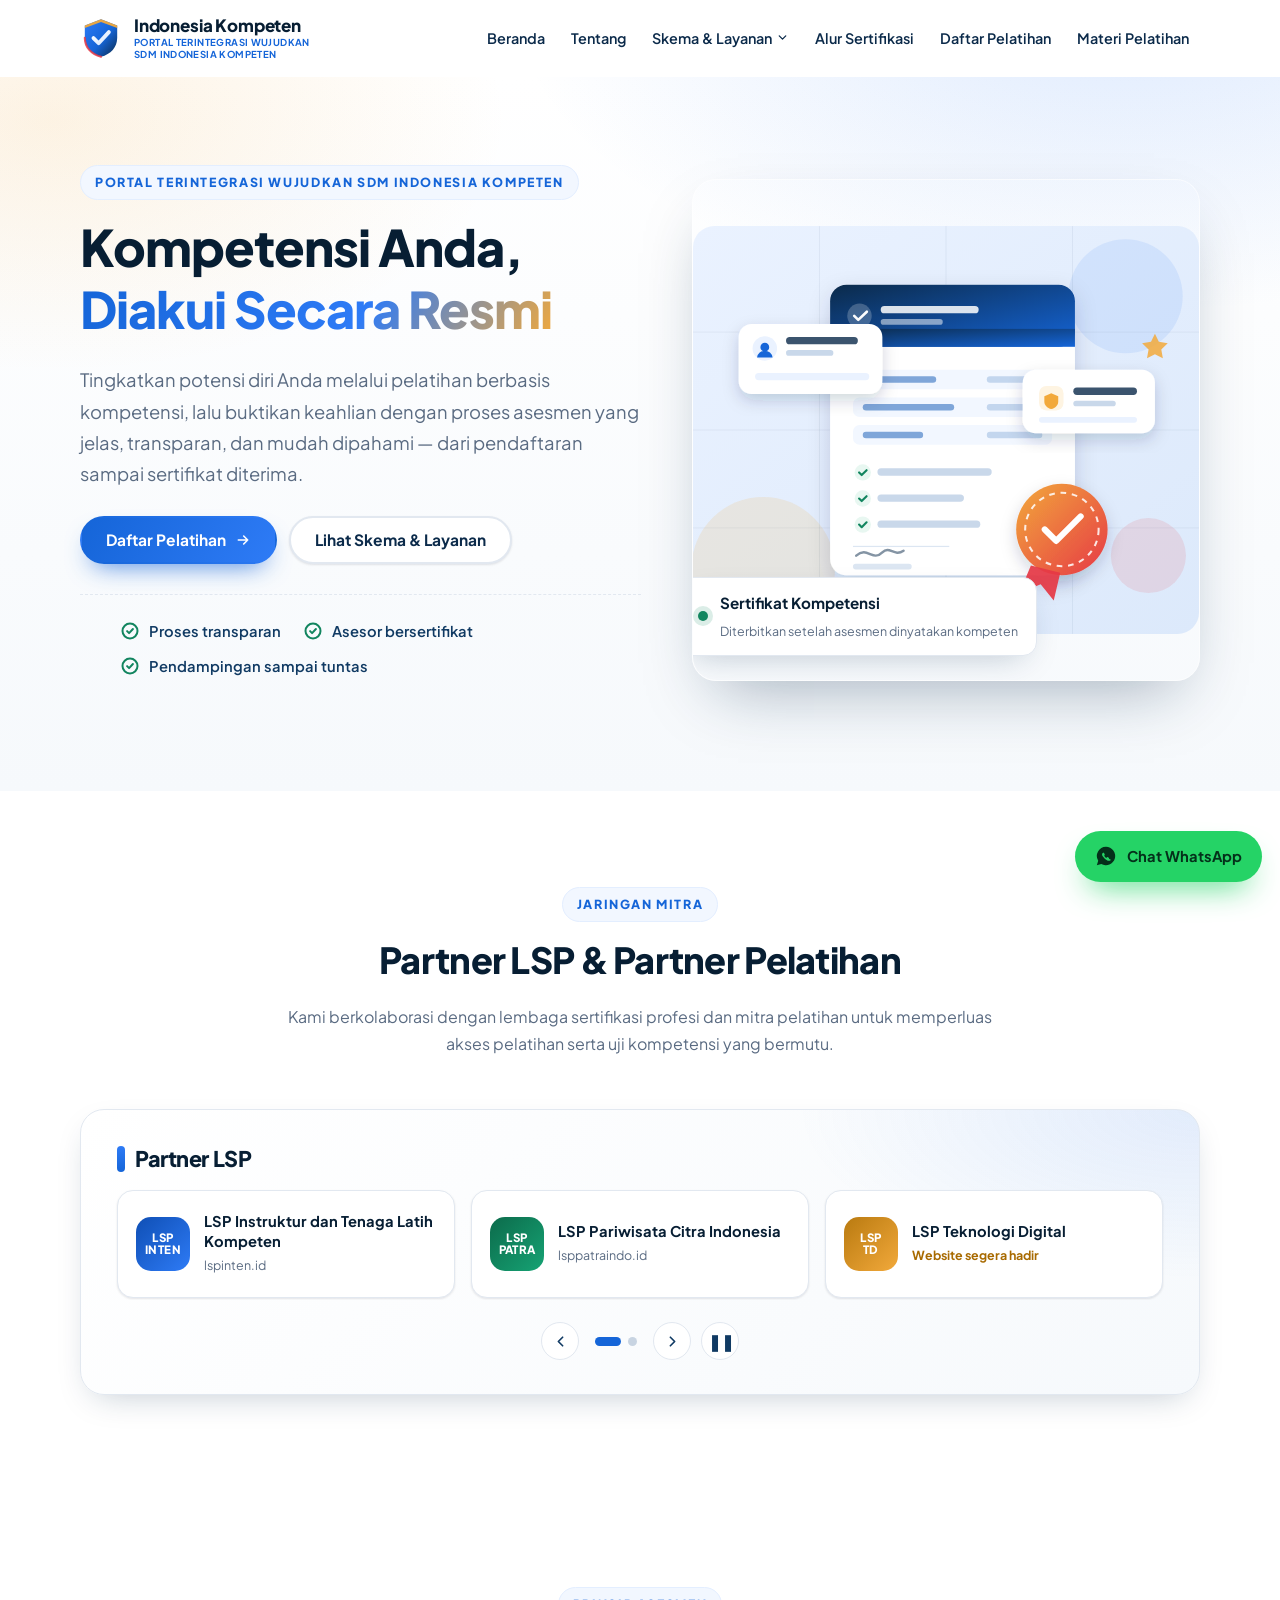
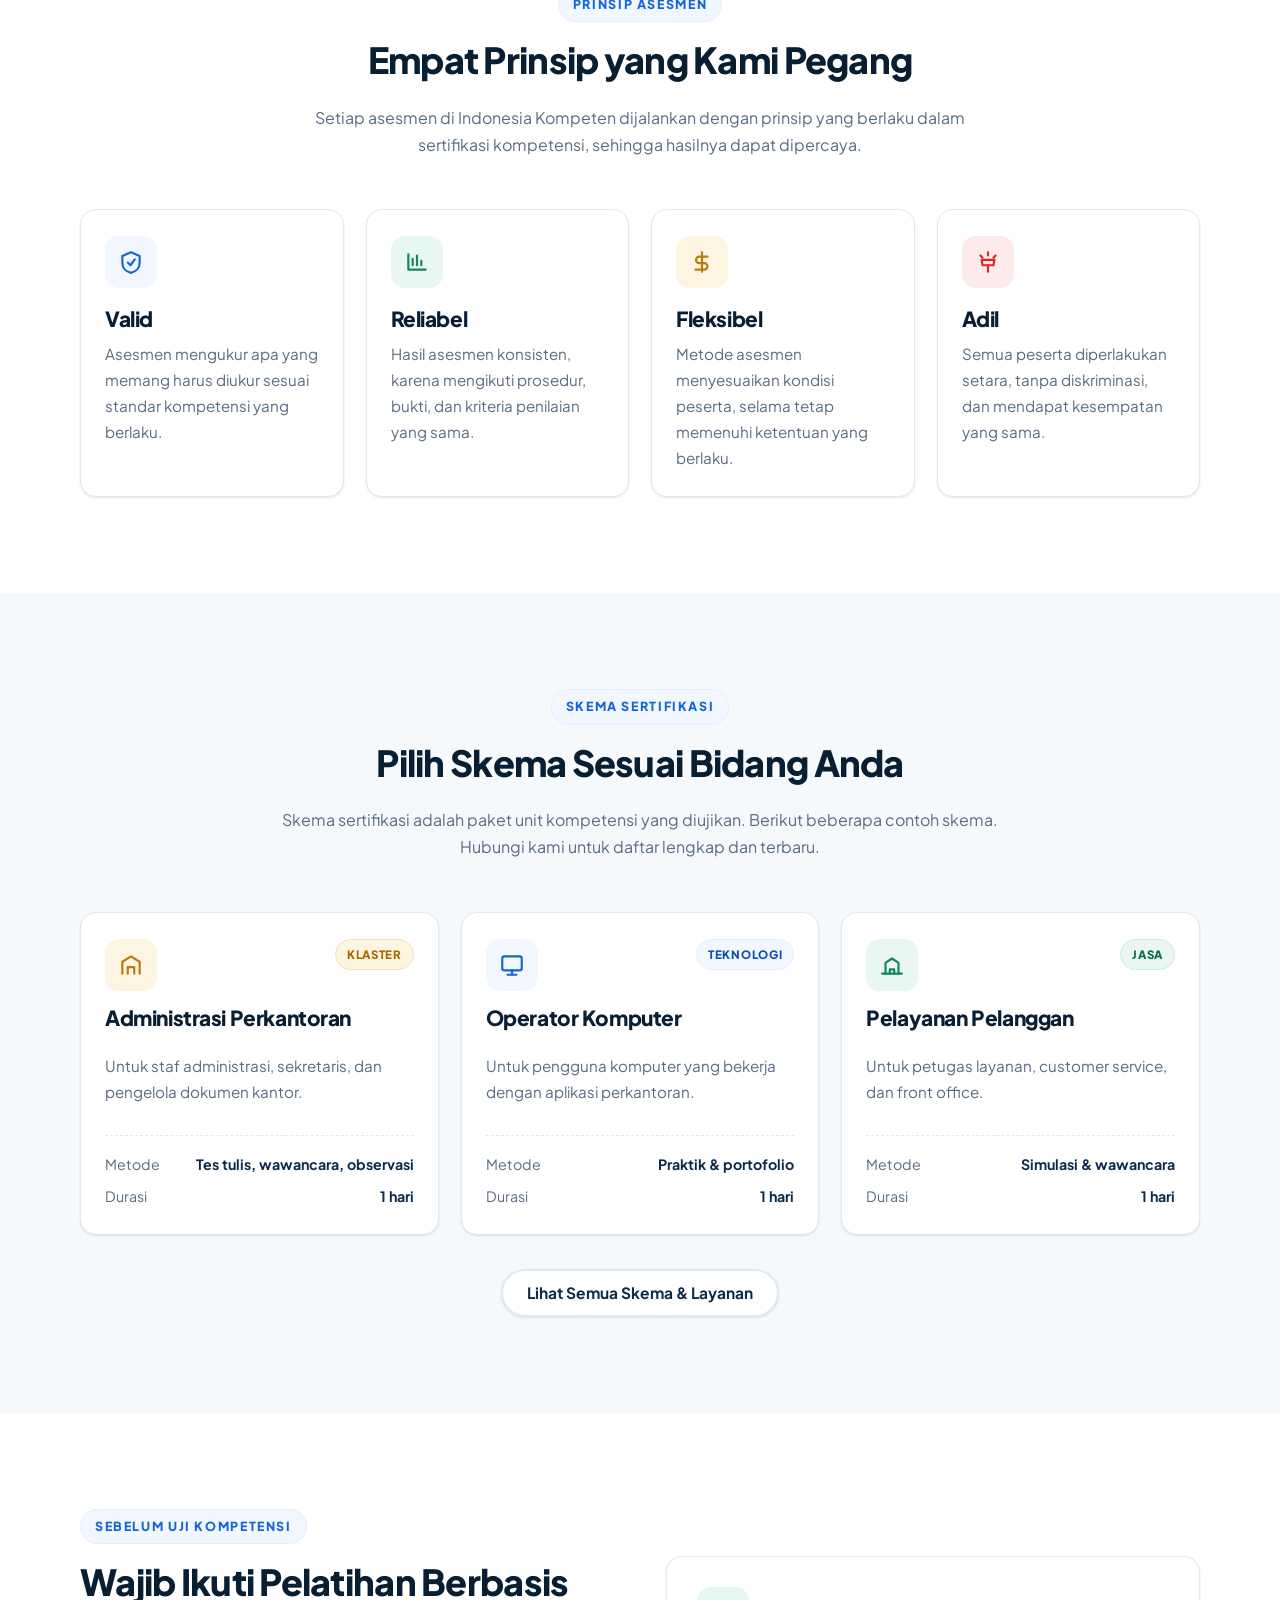
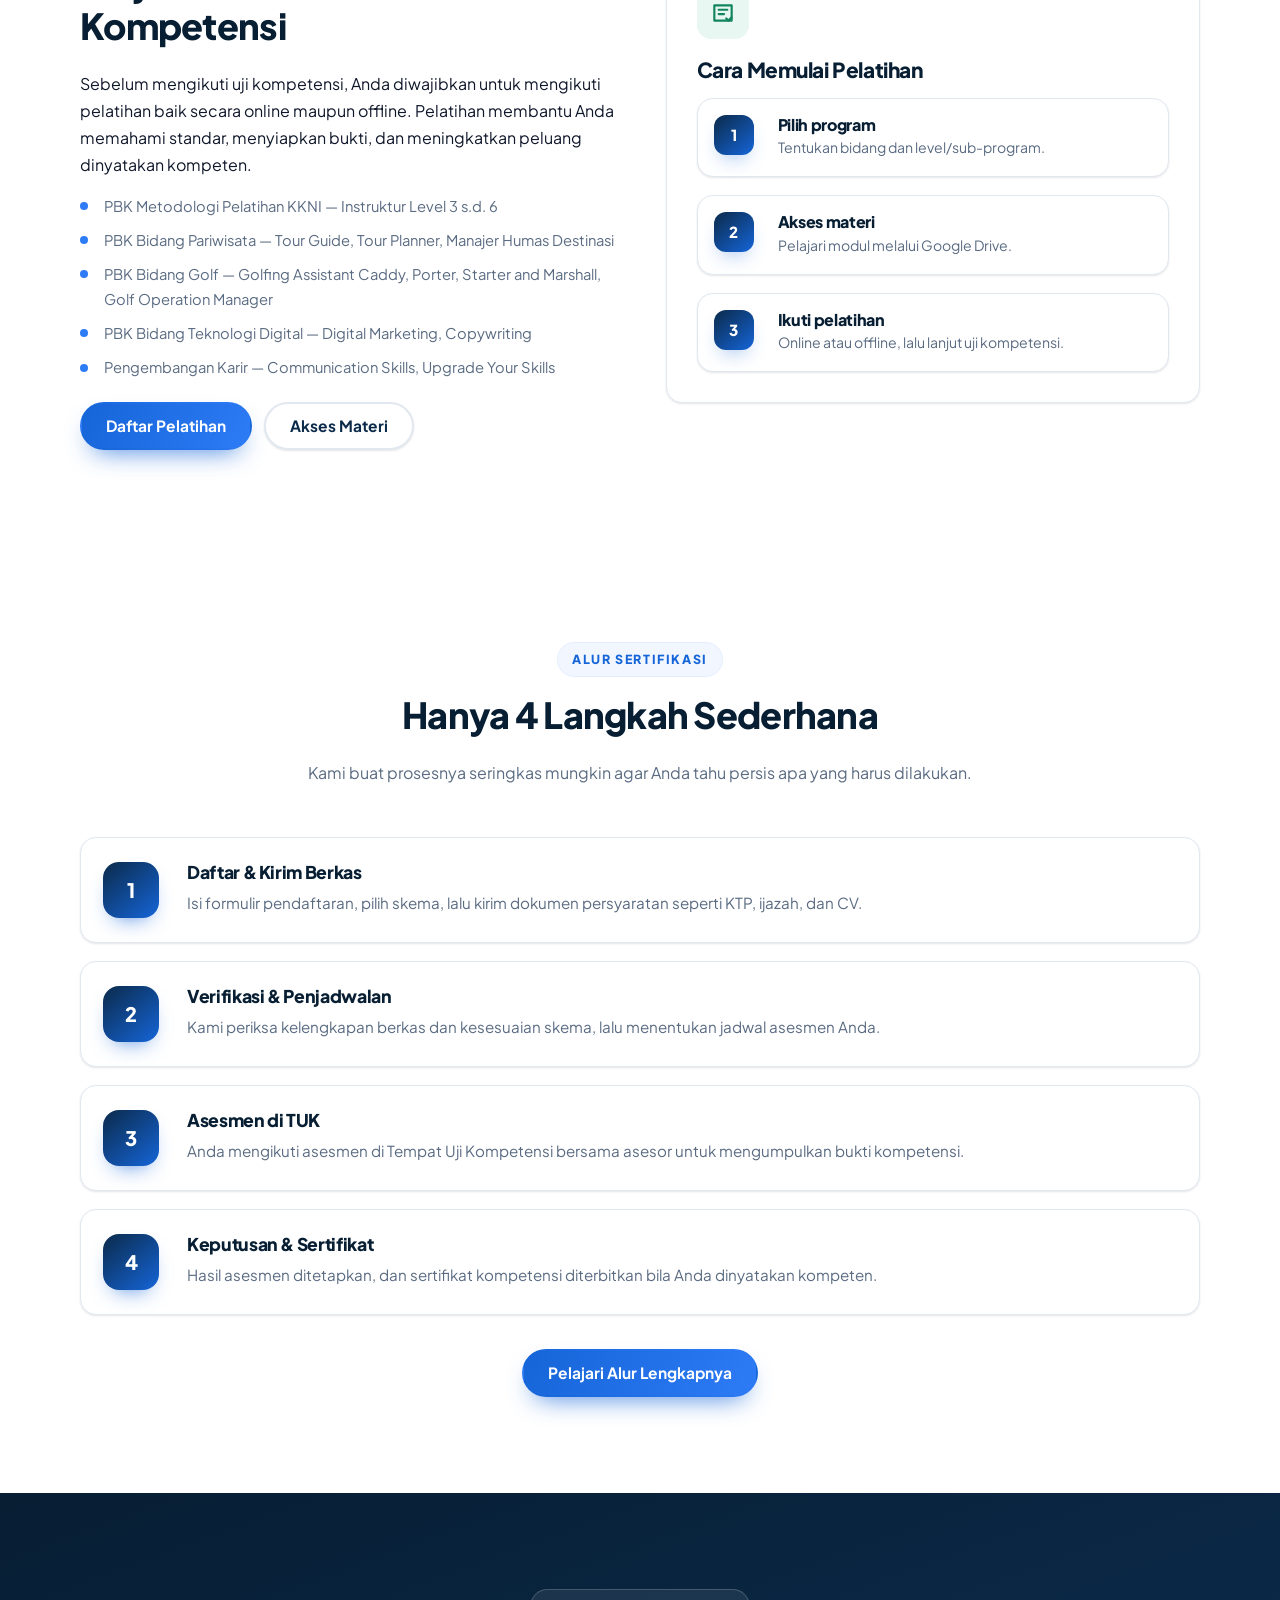
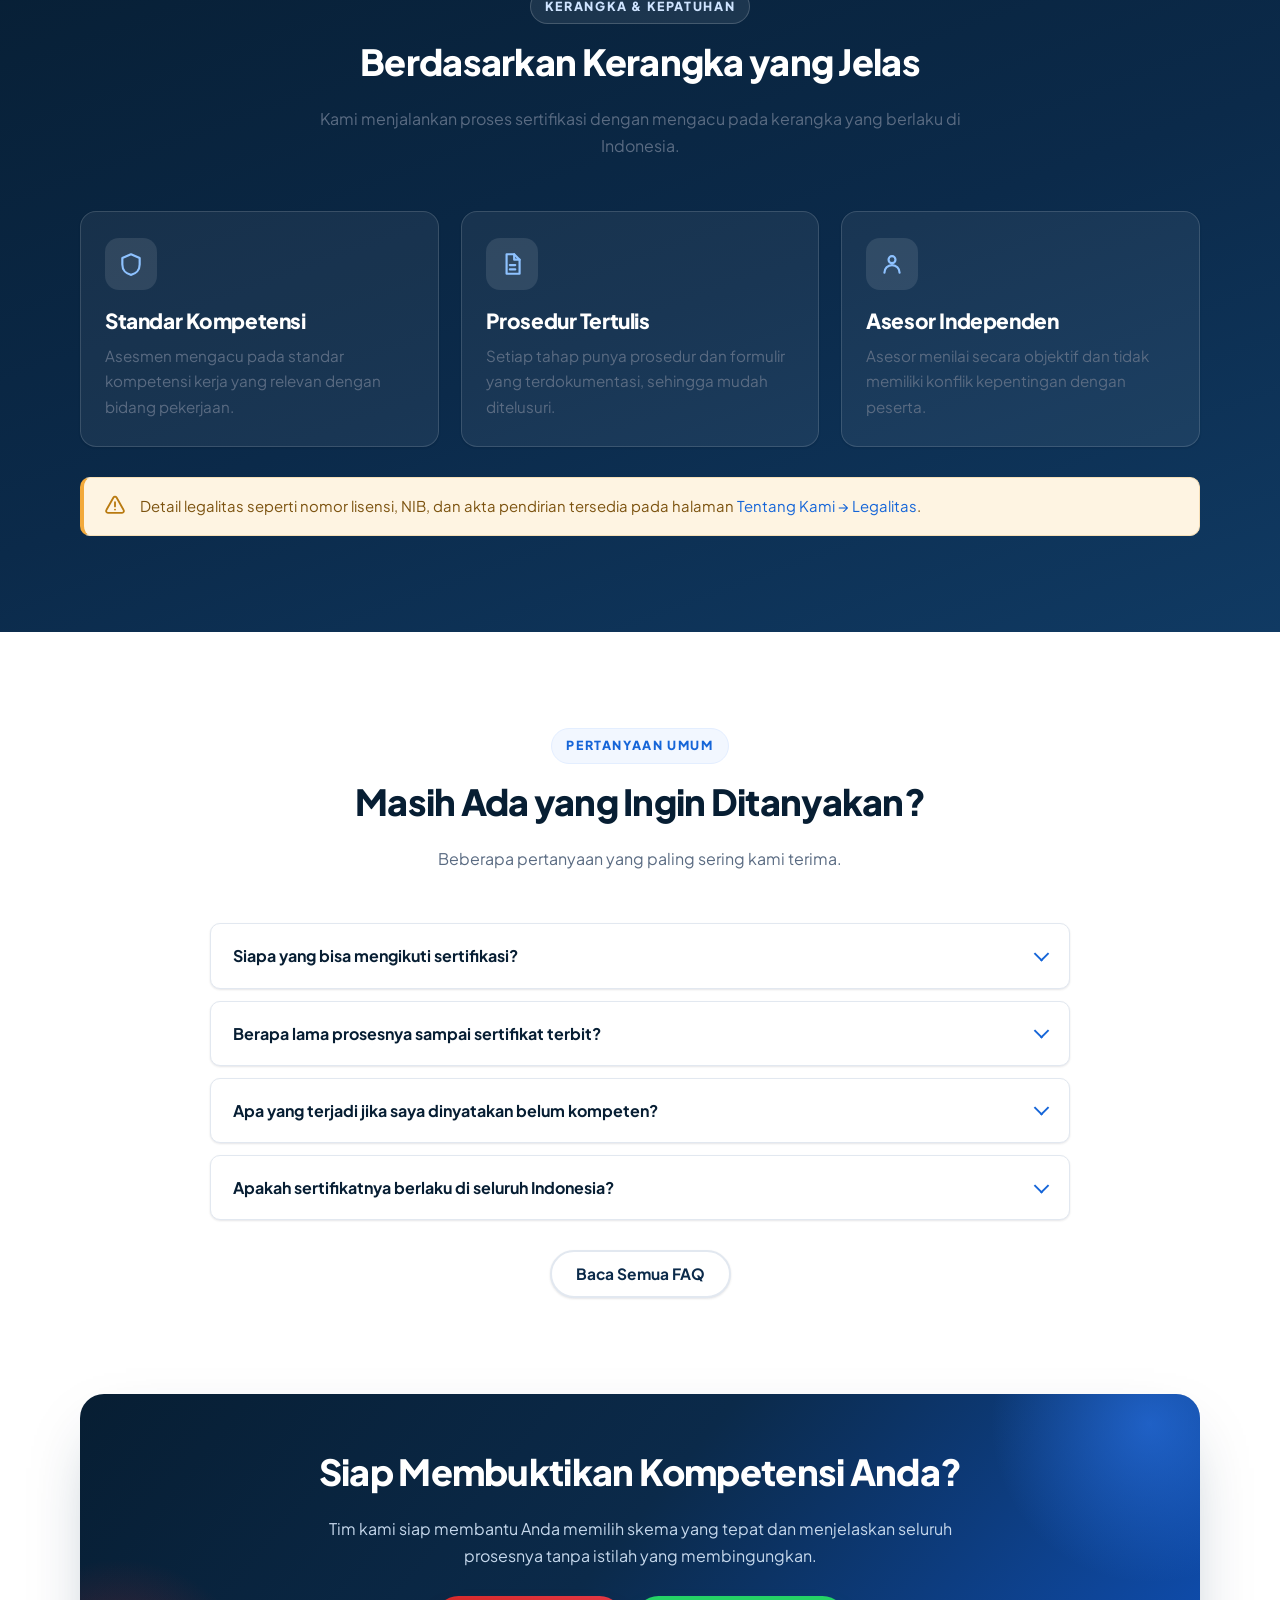
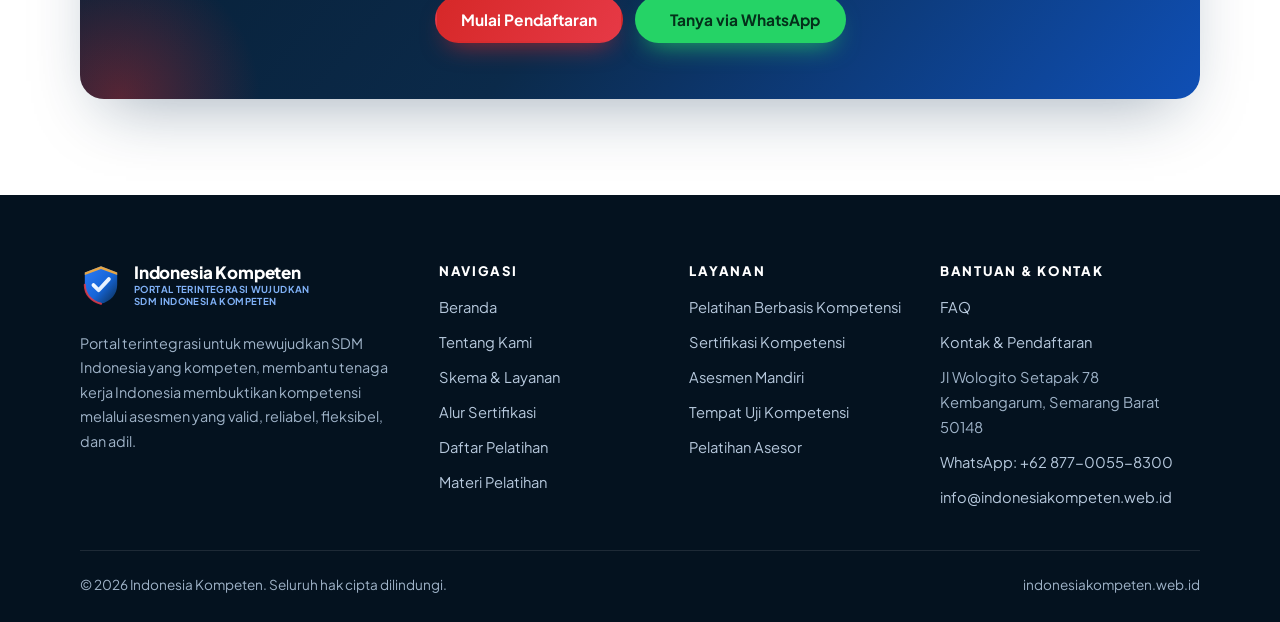
==== commit 3ce0538f: "Tambah pelatihan berbasis kompetensi, materi Google Drive, dan slide show partner" ====
--- a/index.html
+++ b/index.html
@@ -6,7 +6,7 @@
 
 <title>Indonesia Kompeten — Portal Terintegrasi Wujudkan SDM Indonesia Kompeten</title>
 <meta name="description" content="Indonesia Kompeten adalah portal terintegrasi untuk mewujudkan SDM Indonesia yang kompeten dan membantu tenaga kerja Indonesia mendapatkan sertifikat kompetensi melalui proses asesmen yang valid, reliabel, fleksibel, dan adil.">
-<meta name="keywords" content="sertifikasi kompetensi, portal terintegrasi, SDM Indonesia kompeten, sertifikat profesi, asesmen kompetensi, uji kompetensi, Indonesia Kompeten">
+<meta name="keywords" content="sertifikasi kompetensi, pelatihan berbasis kompetensi, PBK, materi pelatihan, Google Drive, portal terintegrasi, SDM Indonesia kompeten, sertifikat profesi, asesmen kompetensi, uji kompetensi, Indonesia Kompeten">
 <meta name="author" content="Indonesia Kompeten">
 <link rel="canonical" href="https://indonesiakompeten.web.id/">
 <meta name="theme-color" content="#0B2A4A">
@@ -33,7 +33,7 @@
 <link rel="preconnect" href="https://fonts.gstatic.com" crossorigin>
 <link href="https://fonts.googleapis.com/css2?family=Plus+Jakarta+Sans:wght@400;500;600;700;800&display=swap" rel="stylesheet">
 
-<link rel="stylesheet" href="assets/css/style.css">
+<link rel="stylesheet" href="assets/css/style.css?v=20261112a">
 
 <!-- Data terstruktur untuk mesin pencari -->
 <script type="application/ld+json">
@@ -81,14 +81,18 @@
       <ul>
         <li><a href="./">Beranda</a></li>
         <li><a href="tentang.html">Tentang</a></li>
-        <li><a href="layanan.html">Skema &amp; Layanan</a></li>
+        <li class="nav-item--has-sub">
+          <a href="layanan.html">Skema &amp; Layanan <svg class="nav-link-chevron" viewBox="0 0 24 24" fill="none" stroke="currentColor" stroke-width="2.4" stroke-linecap="round" stroke-linejoin="round" aria-hidden="true"><path d="m6 9 6 6 6-6"/></svg></a>
+          <ul class="nav-sub">
+            <li><a href="layanan.html#skema">Skema Sertifikasi</a></li>
+            <li><a href="layanan.html#pelatihan">Pelatihan Berbasis Kompetensi</a></li>
+          </ul>
+        </li>
         <li><a href="alur.html">Alur Sertifikasi</a></li>
-        <li><a href="faq.html">FAQ</a></li>
-        <li><a href="kontak.html">Kontak</a></li>
+        <li><a href="daftar-pelatihan.html">Daftar Pelatihan</a></li>
+        <li><a href="materi-pelatihan.html">Materi Pelatihan</a></li>
       </ul>
-      <div class="nav-cta">
-        <a class="btn btn-primary btn-sm" href="kontak.html">Daftar Sertifikasi</a>
-      </div>
+      <div class="nav-cta"><a class="btn btn-primary btn-sm" href="daftar-pelatihan.html#formulir">Daftar Pelatihan</a></div>
     </nav>
   </div>
 </header>
@@ -102,17 +106,17 @@
         <span class="eyebrow">Portal Terintegrasi Wujudkan SDM Indonesia Kompeten</span>
         <h1>Kompetensi Anda, <span class="hl">Diakui Secara Resmi</span></h1>
         <p class="lead">
-          Indonesia Kompeten membantu Anda membuktikan keahlian melalui proses asesmen
-          yang jelas, transparan, dan mudah dipahami — dari pendaftaran sampai
-          sertifikat diterima.
+          Tingkatkan potensi diri Anda melalui pelatihan berbasis kompetensi, lalu
+          buktikan keahlian dengan proses asesmen yang jelas, transparan, dan mudah
+          dipahami — dari pendaftaran sampai sertifikat diterima.
         </p>
 
         <div class="btn-row">
-          <a class="btn btn-primary" href="kontak.html">
-            Daftar Sertifikasi
+          <a class="btn btn-primary" href="daftar-pelatihan.html#formulir">
+            Daftar Pelatihan
             <svg width="16" height="16" viewBox="0 0 24 24" fill="none" stroke="currentColor" stroke-width="2.4" stroke-linecap="round" stroke-linejoin="round" aria-hidden="true"><path d="M5 12h14M13 6l6 6-6 6"/></svg>
           </a>
-          <a class="btn btn-ghost" href="alur.html">Lihat Alur Sertifikasi</a>
+          <a class="btn btn-ghost" href="layanan.html">Lihat Skema &amp; Layanan</a>
         </div>
 
         <ul class="hero-trust">
@@ -139,6 +143,100 @@
             <strong>Sertifikat Kompetensi</strong>
             <small>Diterbitkan setelah asesmen dinyatakan kompeten</small>
           </span>
+        </div>
+      </div>
+    </div>
+  </section>
+
+  <!-- ==================== PARTNER / SLIDE SHOW ==================== -->
+  <section class="section" id="partner">
+    <div class="container">
+      <div class="section-head reveal">
+        <span class="eyebrow">Jaringan Mitra</span>
+        <h2>Partner LSP &amp; Partner Pelatihan</h2>
+        <p>
+          Kami berkolaborasi dengan lembaga sertifikasi profesi dan mitra pelatihan
+          untuk memperluas akses pelatihan serta uji kompetensi yang bermutu.
+        </p>
+      </div>
+
+      <div class="partner-slider reveal" data-partner-slider aria-roledescription="carousel" aria-label="Partner Indonesia Kompeten">
+        <div class="partner-viewport">
+          <div class="partner-slides">
+            <div class="partner-slide is-active" data-partner-slide="0" aria-hidden="false">
+              <h3>Partner LSP</h3>
+              <div class="partner-grid">
+                <a class="partner-card" href="https://lspinten.id" target="_blank" rel="noopener">
+                  <span class="partner-logo partner-logo--blue" aria-hidden="true">LSP<br>INTEN</span>
+                  <span class="partner-info">
+                    <strong>LSP Instruktur dan Tenaga Latih Kompeten</strong>
+                    <span>lspinten.id</span>
+                  </span>
+                </a>
+
+                <a class="partner-card" href="https://lsppatraindo.id" target="_blank" rel="noopener">
+                  <span class="partner-logo partner-logo--green" aria-hidden="true">LSP<br>PATRA</span>
+                  <span class="partner-info">
+                    <strong>LSP Pariwisata Citra Indonesia</strong>
+                    <span>lsppatraindo.id</span>
+                  </span>
+                </a>
+
+                <div class="partner-card partner-card--static">
+                  <span class="partner-logo partner-logo--gold" aria-hidden="true">LSP<br>TD</span>
+                  <span class="partner-info">
+                    <strong>LSP Teknologi Digital</strong>
+                    <span class="partner-soon">Website segera hadir</span>
+                  </span>
+                </div>
+              </div>
+            </div>
+
+            <div class="partner-slide" data-partner-slide="1" aria-hidden="true">
+              <h3>Partner Pelatihan</h3>
+              <div class="partner-grid">
+                <div class="partner-card partner-card--static">
+                  <span class="partner-logo partner-logo--red" aria-hidden="true">RM</span>
+                  <span class="partner-info">
+                    <strong>Raff Media</strong>
+                    <span>Mitra pelatihan</span>
+                  </span>
+                </div>
+
+                <div class="partner-card partner-card--static">
+                  <span class="partner-logo partner-logo--navy" aria-hidden="true">TM</span>
+                  <span class="partner-info">
+                    <strong>Techmate</strong>
+                    <span>Mitra pelatihan</span>
+                  </span>
+                </div>
+
+                <div class="partner-card partner-card--static">
+                  <span class="partner-logo partner-logo--slate" aria-hidden="true">SN</span>
+                  <span class="partner-info">
+                    <strong>Sinersia</strong>
+                    <span>Mitra pelatihan</span>
+                  </span>
+                </div>
+              </div>
+            </div>
+          </div>
+        </div>
+
+        <div class="partner-controls">
+          <button class="partner-btn" type="button" data-partner-prev aria-label="Slide partner sebelumnya">
+            <svg viewBox="0 0 24 24" fill="none" stroke="currentColor" stroke-width="2.4" stroke-linecap="round" stroke-linejoin="round" aria-hidden="true"><path d="m15 6-6 6 6 6"/></svg>
+          </button>
+          <div class="partner-dots" role="tablist" aria-label="Pilih slide partner">
+            <button class="partner-dot is-active" type="button" role="tab" data-partner-dot="0" aria-selected="true" aria-label="Partner LSP"></button>
+            <button class="partner-dot" type="button" role="tab" data-partner-dot="1" aria-selected="false" aria-label="Partner Pelatihan"></button>
+          </div>
+          <button class="partner-btn" type="button" data-partner-next aria-label="Slide partner berikutnya">
+            <svg viewBox="0 0 24 24" fill="none" stroke="currentColor" stroke-width="2.4" stroke-linecap="round" stroke-linejoin="round" aria-hidden="true"><path d="m9 6 6 6-6 6"/></svg>
+          </button>
+          <button class="partner-btn partner-pause" type="button" data-partner-pause aria-pressed="false" aria-label="Jeda slide otomatis">
+            <span aria-hidden="true">❚❚</span>
+          </button>
         </div>
       </div>
     </div>
@@ -263,6 +361,56 @@
     </div>
   </section>
 
+  <!-- ==================== PELATIHAN ==================== -->
+  <section class="section" id="pelatihan">
+    <div class="container split">
+      <div class="reveal">
+        <span class="eyebrow">Sebelum Uji Kompetensi</span>
+        <h2>Wajib Ikuti Pelatihan Berbasis Kompetensi</h2>
+        <p>
+          Sebelum mengikuti uji kompetensi, Anda diwajibkan untuk mengikuti
+          pelatihan baik secara online maupun offline. Pelatihan membantu Anda
+          memahami standar, menyiapkan bukti, dan meningkatkan peluang dinyatakan
+          kompeten.
+        </p>
+        <ul class="card-list">
+          <li>PBK Metodologi Pelatihan KKNI — Instruktur Level 3 s.d. 6</li>
+          <li>PBK Bidang Pariwisata — Tour Guide, Tour Planner, Manajer Humas Destinasi</li>
+          <li>PBK Bidang Golf — Golfing Assistant Caddy, Porter, Starter and Marshall, Golf Operation Manager</li>
+          <li>PBK Bidang Teknologi Digital — Digital Marketing, Copywriting</li>
+          <li>Pengembangan Karir — Communication Skills, Upgrade Your Skills</li>
+        </ul>
+        <div class="btn-row" style="margin-top:22px">
+          <a class="btn btn-primary" href="daftar-pelatihan.html">Daftar Pelatihan</a>
+          <a class="btn btn-ghost" href="materi-pelatihan.html">Akses Materi</a>
+        </div>
+      </div>
+
+      <div class="reveal">
+        <div class="card" style="padding:30px">
+          <div class="card-icon card-icon--green">
+            <svg viewBox="0 0 24 24" fill="none" stroke="currentColor" stroke-width="2" stroke-linecap="round" stroke-linejoin="round" aria-hidden="true"><path d="M4 5h16v14H4Z"/><path d="M8 9h8M8 13h5"/><path d="m15 17 2 2 3-3"/></svg>
+          </div>
+          <h3>Cara Memulai Pelatihan</h3>
+          <ol class="steps" style="margin-top:16px">
+            <li class="step" style="padding:16px;grid-template-columns:44px 1fr">
+              <span class="step-num" style="width:40px;height:40px;border-radius:12px;font-size:.95rem" aria-hidden="true"></span>
+              <div><h3 style="font-size:1rem;margin-bottom:2px">Pilih program</h3><p style="margin:0;font-size:.88rem">Tentukan bidang dan level/sub-program.</p></div>
+            </li>
+            <li class="step" style="padding:16px;grid-template-columns:44px 1fr">
+              <span class="step-num" style="width:40px;height:40px;border-radius:12px;font-size:.95rem" aria-hidden="true"></span>
+              <div><h3 style="font-size:1rem;margin-bottom:2px">Akses materi</h3><p style="margin:0;font-size:.88rem">Pelajari modul melalui Google Drive.</p></div>
+            </li>
+            <li class="step" style="padding:16px;grid-template-columns:44px 1fr">
+              <span class="step-num" style="width:40px;height:40px;border-radius:12px;font-size:.95rem" aria-hidden="true"></span>
+              <div><h3 style="font-size:1rem;margin-bottom:2px">Ikuti pelatihan</h3><p style="margin:0;font-size:.88rem">Online atau offline, lalu lanjut uji kompetensi.</p></div>
+            </li>
+          </ol>
+        </div>
+      </div>
+    </div>
+  </section>
+
   <!-- ==================== ALUR SINGKAT ==================== -->
   <section class="section" id="alur">
     <div class="container">
@@ -424,7 +572,7 @@
           seluruh prosesnya tanpa istilah yang membingungkan.
         </p>
         <div class="btn-row">
-          <a class="btn btn-accent" href="kontak.html">Mulai Pendaftaran</a>
+          <a class="btn btn-accent" href="kontak.html#formulir">Mulai Pendaftaran</a>
           <a class="btn btn-wa" data-wa="Halo Indonesia Kompeten, saya ingin bertanya tentang proses sertifikasi kompetensi." href="https://wa.me/6287700558300">
             <svg viewBox="0 0 24 24" fill="currentColor" aria-hidden="true"><path d="M12 2a10 10 0 0 0-8.5 15.2L2 22l4.9-1.4A10 10 0 1 0 12 2Zm5.3 14c-.2.6-1.2 1.2-1.7 1.2-.5.1-1 .1-1.7-.1a12 12 0 0 1-5.5-4.8c-.4-.7-.7-1.4-.7-2 0-.7.4-1.3.8-1.6.2-.2.4-.2.6-.2h.4c.2 0 .3.1.5.5l.6 1.4c.1.2.1.3 0 .5l-.3.4c-.1.2-.3.3-.1.6.5.8 1 1.4 1.7 1.9.3.2.5.3.7.1l.5-.6c.2-.2.3-.2.5-.1l1.4.7c.2.1.3.2.3.3v.8Z"/></svg>
             Tanya via WhatsApp
@@ -462,24 +610,27 @@
           <li><a href="tentang.html">Tentang Kami</a></li>
           <li><a href="layanan.html">Skema &amp; Layanan</a></li>
           <li><a href="alur.html">Alur Sertifikasi</a></li>
-          <li><a href="faq.html">FAQ</a></li>
+          <li><a href="daftar-pelatihan.html">Daftar Pelatihan</a></li>
+          <li><a href="materi-pelatihan.html">Materi Pelatihan</a></li>
         </ul>
       </div>
 
       <div>
         <h4>Layanan</h4>
         <ul>
+          <li><a href="layanan.html#pelatihan">Pelatihan Berbasis Kompetensi</a></li>
           <li><a href="layanan.html#skema">Sertifikasi Kompetensi</a></li>
           <li><a href="layanan.html#asesmen-mandiri">Asesmen Mandiri</a></li>
           <li><a href="layanan.html#tuk">Tempat Uji Kompetensi</a></li>
           <li><a href="layanan.html#asesor">Pelatihan Asesor</a></li>
-          <li><a href="kontak.html">Pendaftaran</a></li>
         </ul>
       </div>
 
       <div>
-        <h4>Kontak</h4>
+        <h4>Bantuan &amp; Kontak</h4>
         <ul>
+          <li><a href="faq.html">FAQ</a></li>
+          <li><a href="kontak.html">Kontak &amp; Pendaftaran</a></li>
           <li>Jl Wologito Setapak 78<br>Kembangarum, Semarang Barat 50148</li>
           <li><a data-wa href="https://wa.me/6287700558300">WhatsApp: +62 877-0055-8300</a></li>
           <li><a data-mailto="Pertanyaan Sertifikasi" href="mailto:info@indonesiakompeten.web.id">info@indonesiakompeten.web.id</a></li>
@@ -504,6 +655,7 @@
   <span>Chat WhatsApp</span>
 </a>
 
-<script src="assets/js/main.js"></script>
+<script src="assets/js/main.js?v=20261112a"></script>
+<script src="assets/js/admin.js?v=20261112a"></script>
 </body>
 </html>
--- a/assets/css/style.css
+++ b/assets/css/style.css
@@ -368,6 +368,7 @@
   font-weight: 600;
   color: var(--navy-800);
   border-radius: 999px;
+  white-space: nowrap;
   transition: background .16s ease, color .16s ease;
 }
 
@@ -1176,6 +1177,523 @@
 
 .page-hero .lead { margin-inline: auto; }
 
+/* =========================================================
+   14b. Navigasi submenu, pelatihan, partner, dan Google Drive
+   ========================================================= */
+[hidden] { display: none !important; }
+
+/* Submenu Skema & Layanan */
+.nav-item--has-sub { position: relative; }
+
+.nav-item--has-sub > a {
+  display: inline-flex;
+  align-items: center;
+  gap: 4px;
+}
+
+.nav-link-chevron {
+  width: 13px;
+  height: 13px;
+  transition: transform .18s ease;
+  flex-shrink: 0;
+}
+
+.nav-sub {
+  position: absolute;
+  top: calc(100% + 6px);
+  left: 0;
+  z-index: 120;
+  display: grid;
+  gap: 2px;
+  min-width: 270px;
+  margin: 0;
+  padding: 8px;
+  list-style: none;
+  background: #fff;
+  border: 1px solid var(--line);
+  border-radius: 14px;
+  box-shadow: var(--shadow-lg);
+  opacity: 0;
+  visibility: hidden;
+  transform: translateY(-6px);
+  transition: opacity .18s ease, transform .18s ease, visibility .18s;
+}
+
+.nav-item--has-sub:hover .nav-sub,
+.nav-item--has-sub:focus-within .nav-sub {
+  opacity: 1;
+  visibility: visible;
+  transform: none;
+}
+
+.nav-item--has-sub:hover .nav-link-chevron,
+.nav-item--has-sub:focus-within .nav-link-chevron {
+  transform: rotate(180deg);
+}
+
+.nav-sub a {
+  display: block;
+  padding: 10px 12px;
+  font-size: .9rem;
+  border-radius: 10px;
+  white-space: normal;
+}
+
+/* Kartu program pelatihan */
+.program-card {
+  display: flex;
+  flex-direction: column;
+  gap: 12px;
+}
+
+.program-top {
+  display: flex;
+  align-items: flex-start;
+  justify-content: space-between;
+  gap: 12px;
+  flex-wrap: wrap;
+}
+
+.program-badge {
+  display: inline-block;
+  padding: 5px 11px;
+  border-radius: 999px;
+  font-size: .72rem;
+  font-weight: 800;
+  letter-spacing: .05em;
+  text-transform: uppercase;
+  background: var(--blue-50);
+  color: var(--blue-700);
+  border: 1px solid var(--blue-100);
+}
+
+.program-badge--green { background: var(--green-50); color: #0d6b4c; border-color: #c8ebdd; }
+.program-badge--gold { background: #fef4e2; color: #a86a00; border-color: #f7e0b8; }
+.program-badge--red { background: #fdeaea; color: #a51f1f; border-color: #f7cfcf; }
+.program-badge--navy { background: #eef2f7; color: var(--navy-700); border-color: #d9e2ec; }
+.program-badge--blue { background: var(--blue-50); color: var(--blue-700); border-color: var(--blue-100); }
+
+.card-icon--blue { background: var(--blue-50); color: var(--blue-600); }
+.card-icon--navy { background: #eef2f7; color: var(--navy-700); }
+
+.program-card .card-icon { margin-bottom: 2px; }
+.program-card h3 { margin-bottom: 0; }
+
+.program-subtitle {
+  margin: -4px 0 0 !important;
+  color: var(--blue-700) !important;
+  font-size: .88rem !important;
+  font-weight: 700;
+}
+
+.program-choice-field {
+  margin: auto 0 0;
+  padding-top: 12px;
+  border-top: 1px dashed var(--line);
+}
+
+.program-card .btn { align-self: flex-start; }
+
+/* Form pelatihan */
+.form-section-note {
+  display: flex;
+  gap: 10px;
+  align-items: flex-start;
+  margin-bottom: 18px;
+  padding: 13px 15px;
+  border-radius: var(--radius-sm);
+  background: var(--blue-50);
+  border: 1px solid var(--blue-100);
+  color: var(--navy-700);
+  font-size: .88rem;
+}
+
+.form-section-note svg { width: 20px; height: 20px; flex-shrink: 0; color: var(--blue-600); }
+
+/* Slide show partner */
+.partner-slider {
+  position: relative;
+  overflow: hidden;
+  padding: clamp(20px, 3vw, 34px);
+  border: 1px solid var(--line);
+  border-radius: var(--radius-lg);
+  background:
+    radial-gradient(620px 260px at 100% 0%, rgba(46, 123, 246, .11), transparent 65%),
+    linear-gradient(135deg, #fff, var(--bg-soft));
+  box-shadow: var(--shadow);
+}
+
+.partner-viewport { overflow: hidden; }
+
+.partner-slides {
+  display: flex;
+  transition: transform .55s cubic-bezier(.22, .61, .36, 1);
+}
+
+.partner-slide {
+  flex: 0 0 100%;
+  min-width: 100%;
+  padding: 2px;
+}
+
+.partner-slide h3 {
+  display: flex;
+  align-items: center;
+  gap: 10px;
+  margin-bottom: 18px;
+  font-size: clamp(1.1rem, 2vw, 1.35rem);
+}
+
+.partner-slide h3::before {
+  content: "";
+  width: 8px;
+  height: 26px;
+  border-radius: 999px;
+  background: linear-gradient(180deg, var(--blue-500), var(--blue-600));
+}
+
+.partner-grid {
+  display: grid;
+  grid-template-columns: repeat(3, minmax(0, 1fr));
+  gap: 16px;
+}
+
+.partner-card {
+  display: flex;
+  align-items: center;
+  gap: 14px;
+  min-height: 108px;
+  padding: 18px;
+  background: #fff;
+  border: 1px solid var(--line);
+  border-radius: 16px;
+  color: inherit;
+  box-shadow: var(--shadow-sm);
+  transition: transform .2s ease, box-shadow .2s ease, border-color .2s ease;
+}
+
+.partner-card:hover {
+  transform: translateY(-4px);
+  border-color: var(--blue-100);
+  box-shadow: var(--shadow);
+  text-decoration: none;
+}
+
+.partner-card--static:hover { transform: none; }
+
+.partner-logo {
+  width: 54px;
+  height: 54px;
+  flex-shrink: 0;
+  display: grid;
+  place-items: center;
+  border-radius: 15px;
+  color: #fff;
+  font-size: .72rem;
+  font-weight: 800;
+  letter-spacing: .03em;
+  text-align: center;
+  line-height: 1.05;
+  padding: 6px;
+}
+
+.partner-logo--blue { background: linear-gradient(135deg, var(--blue-700), var(--blue-500)); }
+.partner-logo--green { background: linear-gradient(135deg, #0c6b4b, #16a374); }
+.partner-logo--gold { background: linear-gradient(135deg, #b97a10, var(--gold-500)); }
+.partner-logo--red { background: linear-gradient(135deg, #a51f1f, var(--red-500)); }
+.partner-logo--navy { background: linear-gradient(135deg, var(--navy-900), var(--navy-700)); }
+.partner-logo--slate { background: linear-gradient(135deg, #475569, #8aa0b8); }
+
+.partner-info { min-width: 0; }
+.partner-info strong {
+  display: block;
+  color: var(--navy-900);
+  font-size: .92rem;
+  line-height: 1.35;
+}
+.partner-info span {
+  display: block;
+  margin-top: 4px;
+  color: var(--muted);
+  font-size: .78rem;
+  word-break: break-word;
+}
+.partner-info .partner-soon { color: #a86a00; font-weight: 700; }
+
+.partner-controls {
+  display: flex;
+  align-items: center;
+  justify-content: center;
+  gap: 10px;
+  margin-top: 22px;
+}
+
+.partner-btn {
+  width: 38px;
+  height: 38px;
+  display: grid;
+  place-items: center;
+  border: 1px solid var(--line);
+  border-radius: 50%;
+  background: #fff;
+  color: var(--navy-700);
+  font: inherit;
+  font-size: 1rem;
+  font-weight: 800;
+  cursor: pointer;
+  transition: all .18s ease;
+}
+
+.partner-btn:hover { border-color: var(--blue-500); color: var(--blue-600); background: var(--blue-50); }
+.partner-btn svg { width: 17px; height: 17px; }
+
+.partner-dots { display: flex; align-items: center; gap: 7px; padding: 0 6px; }
+
+.partner-dot {
+  width: 9px;
+  height: 9px;
+  padding: 0;
+  border: 0;
+  border-radius: 999px;
+  background: #c8d4e2;
+  cursor: pointer;
+  transition: all .2s ease;
+}
+
+.partner-dot.is-active { width: 26px; background: var(--blue-600); }
+
+.partner-pause.is-paused { background: var(--blue-50); color: var(--blue-700); border-color: var(--blue-100); }
+
+/* Google Drive & materi */
+.drive-panel {
+  position: relative;
+  overflow: hidden;
+  padding: clamp(22px, 3vw, 34px);
+  border: 1px solid var(--blue-100);
+  border-radius: var(--radius-lg);
+  background:
+    radial-gradient(520px 240px at 92% -20%, rgba(46, 123, 246, .16), transparent 65%),
+    linear-gradient(135deg, #f8fbff, #fff);
+  box-shadow: var(--shadow-sm);
+}
+
+.drive-panel-head {
+  display: flex;
+  align-items: flex-start;
+  gap: 16px;
+  margin-bottom: 22px;
+}
+
+.drive-icon {
+  width: 56px;
+  height: 56px;
+  flex-shrink: 0;
+  display: grid;
+  place-items: center;
+  border-radius: 16px;
+  background: #fff;
+  border: 1px solid var(--line);
+  box-shadow: var(--shadow-sm);
+}
+
+.drive-icon svg { width: 30px; height: 30px; }
+.drive-panel-head h3 { margin-bottom: .25em; }
+.drive-panel-head p { margin: 0; color: var(--muted); font-size: .94rem; }
+
+.drive-panel .field-row { align-items: end; }
+
+.drive-actions {
+  display: flex;
+  flex-wrap: wrap;
+  gap: 10px;
+  margin-top: 18px;
+}
+
+.drive-config {
+  margin-top: 18px;
+  padding: 18px;
+  border: 1px dashed var(--blue-100);
+  border-radius: var(--radius-sm);
+  background: #fff;
+}
+
+.drive-config .field { margin-bottom: 12px; }
+.drive-status { margin: 10px 0 0; font-size: .86rem; font-weight: 600; }
+
+.drive-viewer {
+  margin-top: 20px;
+  min-height: 180px;
+  border: 1px solid var(--line);
+  border-radius: var(--radius);
+  overflow: hidden;
+  background: #fff;
+}
+
+.drive-frame {
+  display: block;
+  width: 100%;
+  height: 430px;
+  border: 0;
+  background: #fff;
+}
+
+.drive-placeholder {
+  min-height: 180px;
+  display: grid;
+  place-items: center;
+  align-content: center;
+  gap: 5px;
+  padding: 28px;
+  text-align: center;
+  color: var(--muted);
+  font-size: .92rem;
+}
+.drive-placeholder strong { color: var(--navy-800); font-size: 1rem; }
+.drive-placeholder span { max-width: 56ch; }
+
+.drive-help {
+  margin: 14px 0 0;
+  color: var(--muted);
+  font-size: .82rem;
+}
+
+.materi-toolbar {
+  display: grid;
+  grid-template-columns: 1fr 1fr 1.2fr;
+  gap: 14px;
+  align-items: end;
+  margin-bottom: 18px;
+  padding: 18px;
+  border: 1px solid var(--line);
+  border-radius: var(--radius);
+  background: #fff;
+  box-shadow: var(--shadow-sm);
+}
+
+.materi-toolbar .field { margin: 0; }
+
+.materi-count {
+  margin: 0 0 16px;
+  color: var(--muted);
+  font-size: .86rem;
+  font-weight: 700;
+}
+
+.materi-grid {
+  display: grid;
+  grid-template-columns: repeat(auto-fit, minmax(270px, 1fr));
+  gap: 18px;
+}
+
+.materi-card {
+  display: flex;
+  flex-direction: column;
+  gap: 8px;
+}
+
+.materi-card-top {
+  display: flex;
+  align-items: center;
+  justify-content: space-between;
+  gap: 10px;
+  flex-wrap: wrap;
+}
+
+.materi-date { color: var(--muted); font-size: .76rem; }
+.materi-level { color: var(--blue-700) !important; font-size: .82rem !important; font-weight: 700; }
+.materi-card h3 { margin-bottom: .2em; }
+.materi-card .btn { margin-top: auto; align-self: flex-start; }
+
+.materi-empty {
+  padding: 34px 22px;
+  text-align: center;
+  color: var(--muted);
+  background: var(--bg-soft);
+  border: 1px dashed var(--line);
+  border-radius: var(--radius);
+  font-size: .92rem;
+}
+
+.materi-editor {
+  margin-top: 30px;
+  border: 1px solid var(--line);
+  border-radius: var(--radius);
+  background: #fff;
+  box-shadow: var(--shadow-sm);
+  overflow: hidden;
+}
+
+.materi-editor > summary {
+  display: flex;
+  align-items: center;
+  justify-content: space-between;
+  gap: 12px;
+  padding: 18px 22px;
+  cursor: pointer;
+  font-weight: 800;
+  color: var(--navy-800);
+  list-style: none;
+}
+
+.materi-editor > summary::-webkit-details-marker { display: none; }
+.materi-editor > summary::after {
+  content: "+";
+  width: 28px;
+  height: 28px;
+  display: grid;
+  place-items: center;
+  border-radius: 50%;
+  background: var(--blue-50);
+  color: var(--blue-600);
+  font-size: 1.2rem;
+  flex-shrink: 0;
+}
+.materi-editor[open] > summary::after { content: "–"; }
+.materi-editor > summary:hover { background: var(--blue-50); }
+
+.materi-editor-body {
+  padding: 0 22px 22px;
+  border-top: 1px solid var(--line);
+}
+
+.materi-editor-body > p { margin-top: 16px; color: var(--muted); font-size: .9rem; }
+
+.materi-editor-body .form {
+  padding: 0;
+  border: 0;
+  box-shadow: none;
+  background: transparent;
+}
+
+.materi-editor-actions {
+  display: flex;
+  flex-wrap: wrap;
+  gap: 10px;
+  margin-top: 14px;
+}
+
+@media (min-width: 861px) and (max-width: 1380px) {
+  .nav-cta { display: none; }
+  .site-nav a { padding: 9px 11px; font-size: .9rem; }
+}
+
+@media (max-width: 1024px) {
+  .partner-grid { grid-template-columns: 1fr; }
+  .materi-toolbar { grid-template-columns: 1fr 1fr; }
+  .materi-toolbar .field:last-child { grid-column: 1 / -1; }
+}
+
+@media (max-width: 620px) {
+  .drive-panel-head { flex-direction: column; }
+  .drive-frame { height: 340px; }
+  .materi-toolbar { grid-template-columns: 1fr; }
+  .materi-toolbar .field:last-child { grid-column: auto; }
+  .partner-slider { padding: 18px; }
+  .partner-card { min-height: 96px; padding: 14px; }
+  .program-card .btn { width: 100%; }
+}
+
+
 @media (prefers-reduced-motion: reduce) {
   html { scroll-behavior: auto; }
   *,
@@ -1236,6 +1754,30 @@
     font-size: 1rem;
   }
 
+  .nav-item--has-sub { position: static; }
+
+  .nav-sub {
+    position: static;
+    min-width: 0;
+    margin: 2px 0 8px 16px;
+    padding: 0 0 0 10px;
+    border: 0;
+    border-left: 2px solid var(--blue-100);
+    border-radius: 0;
+    background: transparent;
+    box-shadow: none;
+    opacity: 1;
+    visibility: visible;
+    transform: none;
+  }
+
+  .nav-sub a {
+    padding: 9px 12px;
+    font-size: .93rem;
+  }
+
+  .nav-link-chevron { display: none; }
+
   .nav-cta { margin: 12px 0 0; }
   .nav-cta .btn { width: 100%; }
 }
@@ -1283,3 +1825,1047 @@
   .cta { display: none !important; }
   body { color: #000; }
 }
+
+/* =========================================================
+   16. SSO PANEL ADMIN (tersembunyi)
+   Semua kelas berawalan .cms- agar tidak mengubah tampilan publik.
+   ========================================================= */
+.cms-root {
+  font-family: var(--font);
+  font-size: 15px;
+  line-height: 1.55;
+  color: var(--ink);
+}
+
+.cms-root [hidden] { display: none !important; }
+
+/* Pemicu tersembunyi di footer */
+.footer-bottom { position: relative; }
+
+.cms-sso-trigger {
+  display: inline-flex;
+  align-items: center;
+  justify-content: center;
+  width: 17px;
+  height: 17px;
+  margin-left: 6px;
+  padding: 0;
+  border: 0;
+  background: transparent;
+  color: #b7c9dd;
+  opacity: 0;
+  vertical-align: -3px;
+  cursor: pointer;
+  transition: opacity .18s ease, color .18s ease;
+}
+
+.cms-sso-trigger svg { width: 100%; height: 100%; }
+.footer-bottom:hover .cms-sso-trigger,
+.cms-sso-trigger:focus-visible { opacity: .55; color: #fff; }
+
+@media (hover: none) {
+  .cms-sso-trigger { opacity: .16; }
+}
+
+/* Bilah admin */
+body.cms-admin-active { padding-bottom: 64px; }
+
+.cms-adminbar {
+  position: fixed;
+  left: 0;
+  right: 0;
+  bottom: 0;
+  z-index: 9990;
+  min-height: 58px;
+  display: flex;
+  align-items: center;
+  gap: 10px;
+  padding: 8px 16px;
+  background: linear-gradient(100deg, #04121f, #0b2a4a 68%, #123f6c);
+  color: #eaf2ff;
+  box-shadow: 0 -16px 40px -24px rgba(4, 18, 31, .9);
+  border-top: 1px solid rgba(255, 255, 255, .13);
+}
+
+.cms-bar-brand {
+  display: inline-flex;
+  align-items: center;
+  gap: 8px;
+  font-weight: 800;
+  letter-spacing: -.01em;
+  white-space: nowrap;
+}
+
+.cms-bar-lock {
+  width: 28px;
+  height: 28px;
+  display: grid;
+  place-items: center;
+  border-radius: 9px;
+  background: rgba(255, 255, 255, .11);
+  color: #f2a93b;
+}
+
+.cms-bar-lock svg { width: 16px; height: 16px; }
+
+.cms-bar-page {
+  font-size: .78rem;
+  font-weight: 600;
+  color: #9fc4f1;
+  padding: 4px 9px;
+  border-radius: 999px;
+  background: rgba(255, 255, 255, .07);
+  white-space: nowrap;
+}
+
+.cms-bar-status {
+  font-size: .72rem;
+  font-weight: 700;
+  color: #9be3c4;
+  white-space: nowrap;
+}
+
+.cms-bar-status[data-state="error"] { color: #ffb4b4; }
+.cms-bar-spacer { flex: 1; }
+
+.cms-bar-btn {
+  appearance: none;
+  border: 1px solid rgba(255, 255, 255, .16);
+  background: rgba(255, 255, 255, .08);
+  color: #eaf2ff;
+  font: inherit;
+  font-size: .78rem;
+  font-weight: 700;
+  padding: 9px 13px;
+  border-radius: 9px;
+  cursor: pointer;
+  white-space: nowrap;
+  transition: background .16s ease, border-color .16s ease, transform .16s ease;
+}
+
+.cms-bar-btn:hover { background: rgba(255, 255, 255, .16); transform: translateY(-1px); }
+.cms-bar-btn.is-active { background: #f2a93b; border-color: #f2a93b; color: #23180a; }
+.cms-bar-btn--primary { background: #1565d8; border-color: #1565d8; }
+.cms-bar-btn--primary:hover { background: #2e7bf6; }
+.cms-bar-btn--ghost { background: transparent; }
+
+/* Panel samping */
+.cms-panel {
+  position: fixed;
+  top: 0;
+  right: 0;
+  bottom: 0;
+  z-index: 9995;
+  width: min(470px, 100%);
+  display: flex;
+  flex-direction: column;
+  background: #f4f8fd;
+  box-shadow: -28px 0 70px -38px rgba(4, 18, 31, .65);
+  transform: translateX(105%);
+  transition: transform .26s cubic-bezier(.2, .8, .2, 1);
+}
+
+.cms-panel.is-open { transform: none; }
+
+.cms-panel-head {
+  display: flex;
+  align-items: flex-start;
+  justify-content: space-between;
+  gap: 16px;
+  padding: 20px 20px 18px;
+  background: linear-gradient(135deg, #071e33, #0f3d68);
+  color: #fff;
+}
+
+.cms-panel-eyebrow,
+.cms-eyebrow {
+  margin: 0 0 4px;
+  font-size: .66rem;
+  font-weight: 800;
+  letter-spacing: .16em;
+  text-transform: uppercase;
+  color: #7fb0f5;
+}
+
+.cms-panel-head h2 {
+  margin: 0;
+  color: #fff;
+  font-size: 1.28rem;
+  letter-spacing: -.02em;
+}
+
+.cms-panel-page {
+  margin: 4px 0 0;
+  color: #b8d3f2;
+  font-size: .8rem;
+}
+
+.cms-icon-btn {
+  appearance: none;
+  width: 36px;
+  height: 36px;
+  flex: none;
+  display: grid;
+  place-items: center;
+  border: 1px solid rgba(255, 255, 255, .2);
+  border-radius: 10px;
+  background: rgba(255, 255, 255, .09);
+  color: #fff;
+  font-size: 1.35rem;
+  line-height: 1;
+  cursor: pointer;
+}
+
+.cms-icon-btn:hover { background: rgba(255, 255, 255, .18); }
+
+.cms-tabs {
+  display: flex;
+  gap: 4px;
+  padding: 10px 14px;
+  background: #fff;
+  border-bottom: 1px solid var(--line);
+  overflow-x: auto;
+}
+
+.cms-tab {
+  appearance: none;
+  border: 0;
+  background: transparent;
+  color: var(--muted);
+  font: inherit;
+  font-size: .8rem;
+  font-weight: 700;
+  padding: 8px 12px;
+  border-radius: 999px;
+  cursor: pointer;
+  white-space: nowrap;
+}
+
+.cms-tab:hover { background: var(--blue-50); color: var(--blue-700); }
+.cms-tab.is-active { background: #0b2a4a; color: #fff; }
+
+.cms-panel-body {
+  flex: 1;
+  overflow-y: auto;
+  overscroll-behavior: contain;
+  padding: 16px;
+}
+
+.cms-panel-body > section > * + * { margin-top: 14px; }
+
+/* Tombol & input admin */
+.cms-btn {
+  appearance: none;
+  display: inline-flex;
+  align-items: center;
+  justify-content: center;
+  gap: 7px;
+  border: 1px solid transparent;
+  border-radius: 10px;
+  padding: 11px 16px;
+  font: inherit;
+  font-size: .82rem;
+  font-weight: 800;
+  line-height: 1.15;
+  cursor: pointer;
+  text-decoration: none;
+  transition: background .16s ease, border-color .16s ease, transform .16s ease, box-shadow .16s ease;
+}
+
+.cms-btn:hover { transform: translateY(-1px); text-decoration: none; }
+.cms-btn:disabled { opacity: .6; cursor: wait; transform: none; }
+.cms-btn--sm { padding: 8px 12px; font-size: .76rem; }
+.cms-btn--block { width: 100%; }
+.cms-btn--primary { background: linear-gradient(120deg, #1565d8, #2e7bf6); color: #fff; box-shadow: 0 10px 22px -13px rgba(21, 101, 216, .9); }
+.cms-btn--ghost { background: #fff; border-color: var(--line); color: var(--navy-800); }
+.cms-btn--ghost:hover { border-color: var(--blue-500); color: var(--blue-600); }
+.cms-btn--danger { background: #d62828; color: #fff; }
+.cms-btn--danger-ghost { background: #fff; border-color: #ffd0d0; color: #b42323; }
+.cms-btn--danger-ghost:hover { border-color: #d62828; background: #fff5f5; }
+
+.cms-input {
+  width: 100%;
+  border: 1px solid #d9e3ef;
+  border-radius: 9px;
+  background: #fff;
+  color: var(--ink);
+  font: inherit;
+  font-size: .82rem;
+  line-height: 1.45;
+  padding: 9px 11px;
+  transition: border-color .16s ease, box-shadow .16s ease;
+}
+
+.cms-input:focus {
+  outline: none;
+  border-color: #2e7bf6;
+  box-shadow: 0 0 0 3px rgba(46, 123, 246, .14);
+}
+
+.cms-textarea { resize: vertical; min-height: 58px; }
+.cms-label { display: grid; gap: 6px; margin-bottom: 12px; font-size: .78rem; font-weight: 800; color: var(--navy-800); }
+.cms-hint { margin: 7px 0 0; color: var(--muted); font-size: .74rem; line-height: 1.55; }
+.cms-error { min-height: 18px; margin: 2px 0 10px; color: #c62828; font-size: .78rem; font-weight: 700; }
+
+.cms-toolbar { display: flex; flex-wrap: wrap; gap: 7px; }
+
+.cms-page-links {
+  display: flex;
+  gap: 5px;
+  overflow-x: auto;
+  padding-bottom: 2px;
+}
+
+.cms-page-link {
+  flex: none;
+  padding: 6px 10px;
+  border: 1px solid #dbe6f3;
+  border-radius: 999px;
+  background: #fff;
+  color: #45627f;
+  font-size: .72rem;
+  font-weight: 700;
+  text-decoration: none;
+}
+
+.cms-page-link:hover { border-color: #2e7bf6; color: #1565d8; text-decoration: none; }
+.cms-page-link.is-current { background: #1565d8; border-color: #1565d8; color: #fff; }
+
+.cms-content-info {
+  display: flex;
+  flex-wrap: wrap;
+  gap: 6px 14px;
+  color: var(--muted);
+  font-size: .75rem;
+}
+
+.cms-content-info strong { color: var(--navy-800); }
+.cms-search-wrap { position: sticky; top: -16px; z-index: 2; padding: 7px 0; background: #f4f8fd; }
+
+.cms-field-list { display: grid; gap: 10px; }
+
+.cms-group {
+  border: 1px solid #dfe8f3;
+  border-radius: 12px;
+  background: #fff;
+  overflow: hidden;
+}
+
+.cms-group > summary {
+  display: flex;
+  align-items: center;
+  justify-content: space-between;
+  gap: 10px;
+  padding: 11px 13px;
+  cursor: pointer;
+  list-style: none;
+  font-size: .78rem;
+  font-weight: 800;
+  color: var(--navy-800);
+  background: #f9fbfe;
+}
+
+.cms-group > summary::-webkit-details-marker { display: none; }
+.cms-group > summary::before { content: "▸"; color: #1565d8; margin-right: 2px; transition: transform .16s ease; }
+.cms-group[open] > summary::before { transform: rotate(90deg); }
+.cms-group > summary span:first-child { flex: 1; }
+
+.cms-count {
+  flex: none;
+  min-width: 22px;
+  padding: 1px 7px;
+  border-radius: 999px;
+  background: #e3eeff;
+  color: #1565d8;
+  font-size: .7rem;
+  text-align: center;
+}
+
+.cms-group-body { display: grid; gap: 1px; background: #edf3fa; }
+.cms-field { padding: 12px 13px; background: #fff; }
+.cms-field-head { display: flex; align-items: flex-start; justify-content: space-between; gap: 8px; margin-bottom: 7px; }
+.cms-field-title { min-width: 0; display: flex; align-items: center; gap: 6px; }
+
+.cms-tag {
+  flex: none;
+  display: inline-block;
+  padding: 2px 6px;
+  border-radius: 5px;
+  background: #eef4fd;
+  color: #1565d8;
+  font-size: .62rem;
+  font-weight: 800;
+  text-transform: uppercase;
+  letter-spacing: .04em;
+}
+
+.cms-tag--media { background: #fff4e2; color: #a4650b; }
+.cms-field-preview { min-width: 0; overflow: hidden; text-overflow: ellipsis; white-space: nowrap; color: #5a6b82; font-size: .72rem; }
+.cms-field-actions { display: flex; flex-wrap: wrap; gap: 4px; justify-content: flex-end; }
+
+.cms-mini-btn {
+  appearance: none;
+  border: 1px solid #dbe6f3;
+  border-radius: 6px;
+  background: #fff;
+  color: #45627f;
+  font: inherit;
+  font-size: .66rem;
+  font-weight: 700;
+  padding: 3px 7px;
+  cursor: pointer;
+}
+
+.cms-mini-btn:hover { border-color: #2e7bf6; color: #1565d8; }
+.cms-attr-row { display: flex; align-items: flex-end; gap: 6px; margin-top: 7px; }
+.cms-attr-label { flex: 1; min-width: 0; display: grid; gap: 4px; font-size: .68rem; font-weight: 700; color: #5a6b82; }
+.cms-attr-label .cms-input { font-size: .75rem; padding: 7px 9px; }
+.cms-thumb { margin: 0 0 8px; border: 1px solid #e2e8f0; border-radius: 8px; background: #f6f9fc; padding: 6px; }
+.cms-thumb img { max-height: 90px; max-width: 100%; width: auto; margin: 0 auto; object-fit: contain; }
+
+.cms-card { background: #fff; border: 1px solid #dfe8f3; border-radius: 13px; padding: 15px; }
+.cms-card h3 { margin: 0 0 5px; font-size: .95rem; }
+.cms-card > .cms-hint { margin: 0 0 12px; }
+.cms-card > * + * { margin-top: 11px; }
+.cms-setting { display: grid; gap: 5px; }
+.cms-setting + .cms-setting { margin-top: 12px; padding-top: 12px; border-top: 1px dashed #e5edf6; }
+.cms-setting-head { display: flex; align-items: center; justify-content: space-between; gap: 8px; }
+.cms-setting-head label { font-size: .78rem; font-weight: 800; color: var(--navy-800); }
+.cms-css-var { color: #93a4b8; font-size: .66rem; font-weight: 600; }
+.cms-color-row { display: flex; gap: 7px; }
+.cms-color { flex: none; width: 42px; height: 38px; padding: 3px; border: 1px solid #d9e3ef; border-radius: 9px; background: #fff; cursor: pointer; }
+
+.cms-grid-2 { display: grid; grid-template-columns: 1fr 1fr; gap: 10px; }
+.cms-check { display: flex; align-items: center; gap: 7px; margin: 2px 0 12px; font-size: .75rem; font-weight: 700; color: #45627f; }
+.cms-check input { width: 16px; height: 16px; accent-color: #1565d8; }
+
+.cms-status-list { display: grid; gap: 7px; margin: 0; }
+.cms-status-list > div { display: flex; align-items: baseline; justify-content: space-between; gap: 12px; font-size: .75rem; }
+.cms-status-list dt { color: var(--muted); }
+.cms-status-list dd { margin: 0; font-weight: 800; color: var(--navy-800); text-align: right; }
+
+.cms-status { min-height: 18px; margin: 9px 0 0; font-size: .75rem; font-weight: 700; }
+.cms-status a { color: #1565d8; }
+.cms-status--error { color: #c62828; }
+.cms-status--ok { color: #12855f; }
+.cms-status--info { color: #45627f; }
+
+.cms-btn-row { display: flex; flex-wrap: wrap; gap: 7px; }
+
+.cms-file-btn {
+  display: inline-flex;
+  align-items: center;
+  justify-content: center;
+  width: 100%;
+  margin-top: 8px;
+  padding: 10px 14px;
+  border: 1px dashed #b9cce4;
+  border-radius: 10px;
+  background: #f7faff;
+  color: #1565d8;
+  font-size: .78rem;
+  font-weight: 800;
+  cursor: pointer;
+}
+
+.cms-file-btn:hover { border-color: #1565d8; background: #eef5ff; }
+.cms-file-btn input { position: absolute; width: 1px; height: 1px; opacity: 0; pointer-events: none; }
+.cms-danger-card { border-color: #ffd1d1; background: #fffafa; }
+
+.cms-list { margin: 0; padding-left: 20px; display: grid; gap: 7px; color: #45627f; font-size: .78rem; }
+.cms-list code, .cms-hint code { font-size: .72rem; background: #eef4fd; padding: 1px 5px; border-radius: 4px; color: #0f4fb5; }
+.cms-list kbd, .cms-hint kbd {
+  display: inline-block;
+  min-width: 18px;
+  padding: 1px 5px;
+  border: 1px solid #cdd9e6;
+  border-bottom-width: 2px;
+  border-radius: 4px;
+  background: #fff;
+  color: #334155;
+  font: inherit;
+  font-size: .68rem;
+  font-weight: 700;
+  text-align: center;
+}
+
+.cms-empty { padding: 20px; text-align: center; color: var(--muted); font-size: .8rem; }
+
+/* Modal */
+.cms-modal {
+  position: fixed;
+  inset: 0;
+  z-index: 10000;
+  display: grid;
+  place-items: center;
+  padding: 20px;
+  background: rgba(4, 18, 31, .72);
+  backdrop-filter: blur(4px);
+  opacity: 0;
+  transition: opacity .18s ease;
+}
+
+.cms-modal.is-visible { opacity: 1; }
+
+.cms-modal-card {
+  position: relative;
+  width: min(430px, 100%);
+  max-height: calc(100vh - 40px);
+  overflow-y: auto;
+  padding: 25px;
+  border: 1px solid rgba(255, 255, 255, .4);
+  border-radius: 18px;
+  background: #fff;
+  box-shadow: 0 32px 80px -30px rgba(4, 18, 31, .8);
+  transform: translateY(12px) scale(.985);
+  transition: transform .18s ease;
+}
+
+.cms-modal.is-visible .cms-modal-card { transform: none; }
+.cms-modal-card h2 { margin: 0 0 6px; font-size: 1.3rem; }
+.cms-modal-close { position: absolute; top: 13px; right: 13px; width: 32px; height: 32px; border-color: #e2e8f0; background: #f7faff; color: #5a6b82; }
+.cms-modal-close:hover { background: #eef4fd; color: #0b2a4a; }
+
+.cms-login-card { text-align: left; }
+.cms-login-icon {
+  width: 52px;
+  height: 52px;
+  display: grid;
+  place-items: center;
+  margin-bottom: 14px;
+  border-radius: 15px;
+  background: linear-gradient(135deg, #0b2a4a, #1565d8);
+  color: #f2a93b;
+  box-shadow: 0 14px 30px -16px rgba(21, 101, 216, .9);
+}
+
+.cms-login-icon svg { width: 28px; height: 28px; }
+.cms-login-sub { margin: 0 0 18px; color: var(--muted); font-size: .82rem; }
+.cms-pass-wrap { position: relative; display: block; }
+.cms-pass-wrap .cms-input { padding-right: 78px; }
+.cms-pass-toggle {
+  position: absolute;
+  top: 50%;
+  right: 5px;
+  transform: translateY(-50%);
+  border: 0;
+  border-radius: 6px;
+  background: #eef4fd;
+  color: #1565d8;
+  font: inherit;
+  font-size: .68rem;
+  font-weight: 800;
+  padding: 5px 8px;
+  cursor: pointer;
+}
+
+.cms-login-foot { margin: 14px 0 0; color: #8a9bb0; font-size: .68rem; text-align: center; }
+.cms-media-preview { margin: 10px 0 14px; padding: 10px; border: 1px solid #e2e8f0; border-radius: 10px; background: #f6f9fc; min-height: 70px; display: grid; place-items: center; }
+.cms-media-preview img { max-height: 160px; max-width: 100%; width: auto; object-fit: contain; }
+
+/* Toast */
+.cms-toasts {
+  position: fixed;
+  top: 18px;
+  left: 50%;
+  z-index: 10010;
+  width: min(420px, calc(100% - 24px));
+  transform: translateX(-50%);
+  display: grid;
+  gap: 8px;
+  pointer-events: none;
+}
+
+.cms-toast {
+  padding: 12px 15px;
+  border-radius: 11px;
+  background: #0b2a4a;
+  color: #fff;
+  font-size: .8rem;
+  font-weight: 700;
+  box-shadow: 0 18px 40px -20px rgba(4, 18, 31, .8);
+  border-left: 4px solid #2e7bf6;
+  opacity: 0;
+  transform: translateY(-8px);
+  transition: opacity .2s ease, transform .2s ease;
+}
+
+.cms-toast.is-visible { opacity: 1; transform: none; }
+.cms-toast--success { border-left-color: #25d366; }
+.cms-toast--error { border-left-color: #e63946; }
+.cms-toast--warn { border-left-color: #f2a93b; }
+.cms-toast--info { border-left-color: #2e7bf6; }
+
+/* Mode edit langsung */
+body.cms-edit-mode .cms-text {
+  display: inline;
+  outline: 1px dashed rgba(21, 101, 216, .5);
+  outline-offset: 2px;
+  border-radius: 3px;
+  cursor: text;
+  white-space: pre-line;
+  transition: background .12s ease, outline-color .12s ease;
+}
+
+body.cms-edit-mode .cms-text:hover { background: rgba(21, 101, 216, .07); outline-color: #1565d8; }
+body.cms-edit-mode .cms-text:focus { outline: 2px solid #1565d8; background: rgba(21, 101, 216, .06); }
+body.cms-edit-mode a, body.cms-edit-mode button, body.cms-edit-mode label, body.cms-edit-mode summary { cursor: text; }
+body.cms-edit-mode img { outline: 2px dashed rgba(242, 169, 59, .9); outline-offset: 3px; cursor: pointer; }
+body.cms-edit-mode img:hover { outline: 3px solid #f2a93b; }
+body.cms-edit-mode .cms-sso-trigger { display: none; }
+
+.cms-text.cms-flash,
+.cms-flash {
+  animation: cmsFlash 1.1s ease;
+}
+
+@keyframes cmsFlash {
+  0%, 100% { background: transparent; }
+  25%, 65% { background: rgba(242, 169, 59, .35); outline-color: #f2a93b; }
+}
+
+/* Responsif Panel Admin */
+@media (max-width: 720px) {
+  body.cms-panel-open { overflow: hidden; }
+  .cms-adminbar { gap: 6px; padding: 7px 9px; min-height: 56px; }
+  .cms-bar-brand span:last-child { display: none; }
+  .cms-bar-page { display: none; }
+  .cms-bar-status { display: none; }
+  .cms-bar-btn { padding: 8px 9px; font-size: .72rem; }
+  .cms-bar-btn--ghost { display: none; }
+  .cms-panel { width: 100%; }
+  .cms-panel-body { padding: 12px; }
+  .cms-search-wrap { top: -12px; }
+  .cms-modal { padding: 12px; }
+  .cms-modal-card { padding: 21px 18px; border-radius: 15px; }
+  .cms-grid-2 { grid-template-columns: 1fr; }
+  .cms-bar-status + .cms-bar-spacer { display: none; }
+  .cms-toolbar .cms-btn { flex: 1 1 auto; }
+}
+
+@media (max-width: 420px) {
+  .cms-bar-btn { padding: 8px 7px; font-size: .68rem; }
+  .cms-bar-brand { display: none; }
+  .cms-field-actions { flex-direction: column; align-items: flex-end; }
+}
+
+@media (prefers-reduced-motion: reduce) {
+  .cms-panel, .cms-modal, .cms-modal-card, .cms-toast, .cms-bar-btn { transition: none !important; }
+  .cms-text.cms-flash, .cms-flash { animation: none !important; }
+}
+
+@media print {
+  .cms-root,
+  .cms-adminbar,
+  .cms-panel,
+  .cms-modal,
+  .cms-toasts,
+  .cms-sso-trigger { display: none !important; }
+  body.cms-admin-active { padding-bottom: 0; }
+}
+
+/* =========================================================
+   17. DASHBOARD ADMIN (layout memanjang penuh)
+   ========================================================= */
+body.cms-panel-open { overflow: hidden; }
+
+.cms-panel {
+  inset: 0;
+  width: 100%;
+  max-width: none;
+  height: 100%;
+  background: #eef4fb;
+  box-shadow: none;
+  transform: translateY(14px);
+  opacity: 0;
+  visibility: hidden;
+  pointer-events: none;
+  transition: opacity .2s ease, transform .2s ease, visibility .2s;
+}
+
+.cms-panel.is-open {
+  transform: none;
+  opacity: 1;
+  visibility: visible;
+  pointer-events: auto;
+}
+
+/* Header dashboard */
+.cms-dashboard-head {
+  flex: none;
+  display: flex;
+  align-items: center;
+  gap: 16px;
+  min-height: 70px;
+  padding: 11px 22px;
+  background: #fff;
+  border-bottom: 1px solid #dfe8f3;
+  box-shadow: 0 10px 30px -28px rgba(4, 18, 31, .75);
+  flex-wrap: wrap;
+}
+
+.cms-dashboard-brand {
+  display: flex;
+  align-items: center;
+  gap: 11px;
+  min-width: 0;
+}
+
+.cms-dashboard-logo {
+  width: 40px;
+  height: 40px;
+  flex: none;
+  display: grid;
+  place-items: center;
+  border-radius: 12px;
+  background: linear-gradient(135deg, #071e33, #1565d8);
+  color: #f2a93b;
+  box-shadow: 0 10px 22px -13px rgba(21, 101, 216, .9);
+}
+
+.cms-dashboard-logo svg { width: 20px; height: 20px; }
+
+.cms-dashboard-brand-text {
+  display: grid;
+  line-height: 1.2;
+  min-width: 0;
+}
+
+.cms-dashboard-brand-text strong {
+  color: #071e33;
+  font-size: .94rem;
+  font-weight: 800;
+  white-space: nowrap;
+}
+
+.cms-dashboard-brand-text small {
+  color: #6b7f96;
+  font-size: .68rem;
+  font-weight: 700;
+  letter-spacing: .04em;
+}
+
+.cms-dashboard-head-meta {
+  display: flex;
+  align-items: center;
+  gap: 8px;
+  margin-left: auto;
+}
+
+.cms-dashboard-page {
+  font-size: .74rem;
+  font-weight: 700;
+  color: #1565d8;
+  background: #eaf2ff;
+  border: 1px solid #d7e6fb;
+  padding: 5px 10px;
+  border-radius: 999px;
+  white-space: nowrap;
+}
+
+.cms-dashboard-save {
+  font-size: .7rem;
+  font-weight: 700;
+  color: #12855f;
+  background: #e8f7f1;
+  border: 1px solid #c7ebdd;
+  padding: 5px 10px;
+  border-radius: 999px;
+  white-space: nowrap;
+}
+
+.cms-dashboard-save[data-state="error"] {
+  color: #b42323;
+  background: #fff0f0;
+  border-color: #ffd0d0;
+}
+
+.cms-dashboard-head-actions {
+  display: flex;
+  align-items: center;
+  gap: 7px;
+  flex-wrap: wrap;
+}
+
+.cms-dashboard-head .cms-icon-btn {
+  color: #45627f;
+  background: #f7faff;
+  border-color: #dfe8f3;
+}
+
+.cms-dashboard-head .cms-icon-btn:hover {
+  color: #0b2a4a;
+  background: #eef4fd;
+}
+
+/* Isi dashboard: sidebar + area memanjang */
+.cms-dashboard-body {
+  flex: 1;
+  min-height: 0;
+  display: grid;
+  grid-template-columns: 258px minmax(0, 1fr);
+}
+
+.cms-sidebar {
+  display: flex;
+  flex-direction: column;
+  gap: 20px;
+  padding: 20px 14px;
+  overflow-y: auto;
+  background: linear-gradient(180deg, #04121f, #0b2a4a 58%, #103a63);
+  color: #cfe0f2;
+}
+
+.cms-sidebar-block { min-width: 0; }
+
+.cms-sidebar-label {
+  margin: 0 0 8px;
+  padding: 0 8px;
+  font-size: .62rem;
+  font-weight: 800;
+  letter-spacing: .16em;
+  text-transform: uppercase;
+  color: #7fb0f5;
+}
+
+.cms-sidebar .cms-tabs {
+  display: grid;
+  gap: 5px;
+  padding: 0;
+  background: transparent;
+  border: 0;
+  overflow: visible;
+}
+
+.cms-sidebar .cms-tab {
+  width: 100%;
+  text-align: left;
+  padding: 10px 12px;
+  border-radius: 9px;
+  color: #b9d1ea;
+  background: transparent;
+  font-size: .8rem;
+}
+
+.cms-sidebar .cms-tab:hover {
+  background: rgba(255, 255, 255, .08);
+  color: #fff;
+}
+
+.cms-sidebar .cms-tab.is-active {
+  background: linear-gradient(120deg, #1565d8, #2e7bf6);
+  color: #fff;
+  box-shadow: 0 12px 24px -18px rgba(46, 123, 246, .95);
+}
+
+.cms-sidebar .cms-page-links {
+  display: grid;
+  gap: 3px;
+  overflow: visible;
+  padding: 0;
+}
+
+.cms-sidebar .cms-page-link {
+  display: block;
+  padding: 7px 11px;
+  border: 1px solid transparent;
+  border-radius: 8px;
+  background: transparent;
+  color: #b9d1ea;
+  font-size: .74rem;
+}
+
+.cms-sidebar .cms-page-link:hover {
+  background: rgba(255, 255, 255, .08);
+  border-color: transparent;
+  color: #fff;
+}
+
+.cms-sidebar .cms-page-link.is-current {
+  background: rgba(255, 255, 255, .13);
+  border-color: rgba(255, 255, 255, .16);
+  color: #fff;
+}
+
+.cms-sidebar-block--bottom {
+  margin-top: auto;
+  padding-top: 18px;
+  border-top: 1px solid rgba(255, 255, 255, .12);
+}
+
+.cms-sidebar-hint {
+  margin: 0 0 12px;
+  padding: 0 8px;
+  color: #9fb3c8;
+  font-size: .72rem;
+  line-height: 1.55;
+}
+
+.cms-sidebar .cms-btn { width: 100%; }
+
+.cms-dashboard-main {
+  min-width: 0;
+  overflow-y: auto;
+  padding: clamp(18px, 2.6vw, 34px);
+  background:
+    radial-gradient(circle at 100% 0, rgba(21, 101, 216, .06), transparent 34%),
+    linear-gradient(180deg, #f7fafd, #eef4fb);
+}
+
+.cms-dashboard-main .cms-panel-body {
+  flex: none;
+  overflow: visible;
+  overscroll-behavior: auto;
+  padding: 0;
+}
+
+.cms-dashboard-title {
+  display: flex;
+  align-items: flex-end;
+  justify-content: space-between;
+  gap: 20px;
+  margin-bottom: 18px;
+  padding-bottom: 16px;
+  border-bottom: 1px solid #dbe6f3;
+}
+
+.cms-dashboard-title h1 {
+  margin: 2px 0 4px;
+  color: #071e33;
+  font-size: clamp(1.65rem, 2.6vw, 2.3rem);
+  line-height: 1.15;
+  letter-spacing: -.025em;
+}
+
+.cms-dashboard-title p:last-child {
+  margin: 0;
+  max-width: 78ch;
+  color: #5a6b82;
+  font-size: .82rem;
+}
+
+.cms-dashboard-badge {
+  flex: none;
+  padding: 7px 12px;
+  border-radius: 999px;
+  background: #fff;
+  border: 1px solid #dbe6f3;
+  color: #1565d8;
+  font-size: .72rem;
+  font-weight: 800;
+  box-shadow: 0 6px 16px -14px rgba(4, 18, 31, .5);
+}
+
+/* Konten dashboard dibuat melebar */
+.cms-dashboard-main .cms-field-list {
+  display: grid;
+  grid-template-columns: repeat(auto-fit, minmax(360px, 1fr));
+  gap: 12px;
+  align-items: start;
+}
+
+.cms-dashboard-main .cms-group { min-width: 0; }
+
+.cms-dashboard-main .cms-search-wrap {
+  top: 0;
+  padding: 8px 0;
+  background: #f7fafd;
+}
+
+.cms-dashboard-main [data-cms-tab="settings"],
+.cms-dashboard-main [data-cms-tab="publish"],
+.cms-dashboard-main [data-cms-tab="help"] {
+  display: grid;
+  grid-template-columns: repeat(auto-fit, minmax(340px, 1fr));
+  gap: 16px;
+  align-items: start;
+}
+
+.cms-dashboard-main [data-cms-tab="settings"] > *,
+.cms-dashboard-main [data-cms-tab="publish"] > *,
+.cms-dashboard-main [data-cms-tab="help"] > * {
+  margin-top: 0 !important;
+}
+
+.cms-dashboard-main .cms-card {
+  height: 100%;
+}
+
+@media (max-width: 1100px) {
+  .cms-dashboard-body { grid-template-columns: 230px minmax(0, 1fr); }
+  .cms-dashboard-main .cms-field-list { grid-template-columns: repeat(auto-fit, minmax(320px, 1fr)); }
+}
+
+@media (max-width: 900px) {
+  .cms-dashboard-body {
+    grid-template-columns: minmax(0, 1fr);
+    grid-template-rows: auto minmax(0, 1fr);
+  }
+
+  .cms-sidebar {
+    display: block;
+    min-width: 0;
+    padding: 10px 12px;
+    overflow: visible;
+  }
+
+  .cms-sidebar .cms-tabs,
+  .cms-sidebar .cms-page-links { min-width: 0; }
+
+  .cms-sidebar-block + .cms-sidebar-block { margin-top: 8px; }
+  .cms-sidebar-block--bottom { display: none; }
+  .cms-sidebar-label { display: none; }
+
+  .cms-sidebar .cms-tabs {
+    display: flex;
+    gap: 5px;
+    overflow-x: auto;
+    padding-bottom: 2px;
+  }
+
+  .cms-sidebar .cms-tab {
+    width: auto;
+    flex: none;
+    padding: 8px 11px;
+    font-size: .74rem;
+    white-space: nowrap;
+  }
+
+  .cms-sidebar .cms-page-links {
+    display: flex;
+    gap: 4px;
+    overflow-x: auto;
+    padding-bottom: 2px;
+  }
+
+  .cms-sidebar .cms-page-link {
+    flex: none;
+    padding: 5px 9px;
+    font-size: .7rem;
+    white-space: nowrap;
+  }
+
+  .cms-dashboard-head {
+    padding: 10px 13px;
+    gap: 10px;
+  }
+
+  .cms-dashboard-head-meta { display: none; }
+  .cms-dashboard-head-actions { margin-left: auto; }
+  .cms-dashboard-main { padding: 15px; }
+  .cms-dashboard-title { flex-direction: column; align-items: flex-start; gap: 10px; }
+  .cms-dashboard-title h1 { font-size: 1.65rem; }
+  .cms-dashboard-main .cms-field-list { grid-template-columns: 1fr; }
+  .cms-dashboard-main [data-cms-tab="settings"],
+  .cms-dashboard-main [data-cms-tab="publish"],
+  .cms-dashboard-main [data-cms-tab="help"] { grid-template-columns: 1fr; }
+}
+
+@media (max-width: 560px) {
+  .cms-dashboard-brand-text small { display: none; }
+  .cms-dashboard-brand-text strong { font-size: .82rem; }
+  .cms-dashboard-head-actions .cms-btn { padding: 8px 9px; font-size: .7rem; }
+  .cms-dashboard-logo { width: 34px; height: 34px; }
+  .cms-dashboard-main { padding: 12px; }
+  .cms-dashboard-title p:last-child { font-size: .76rem; }
+}
